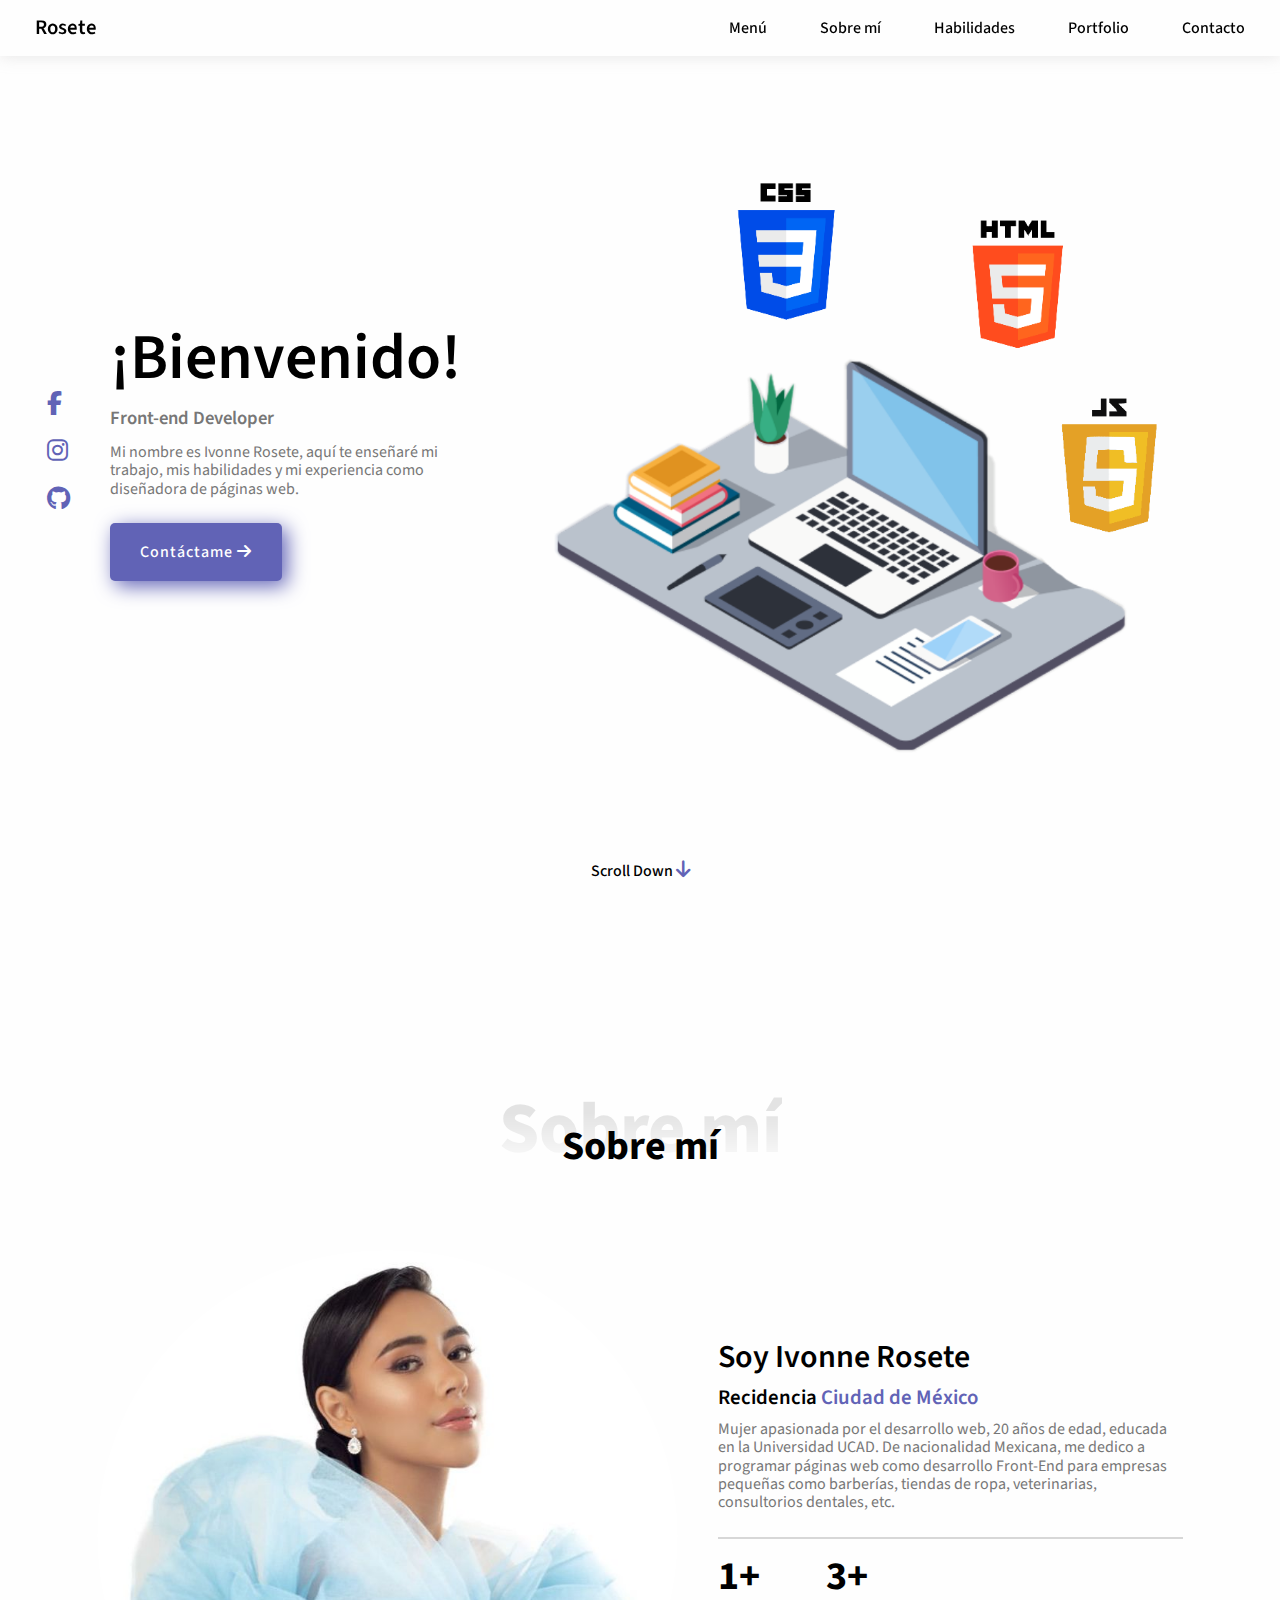
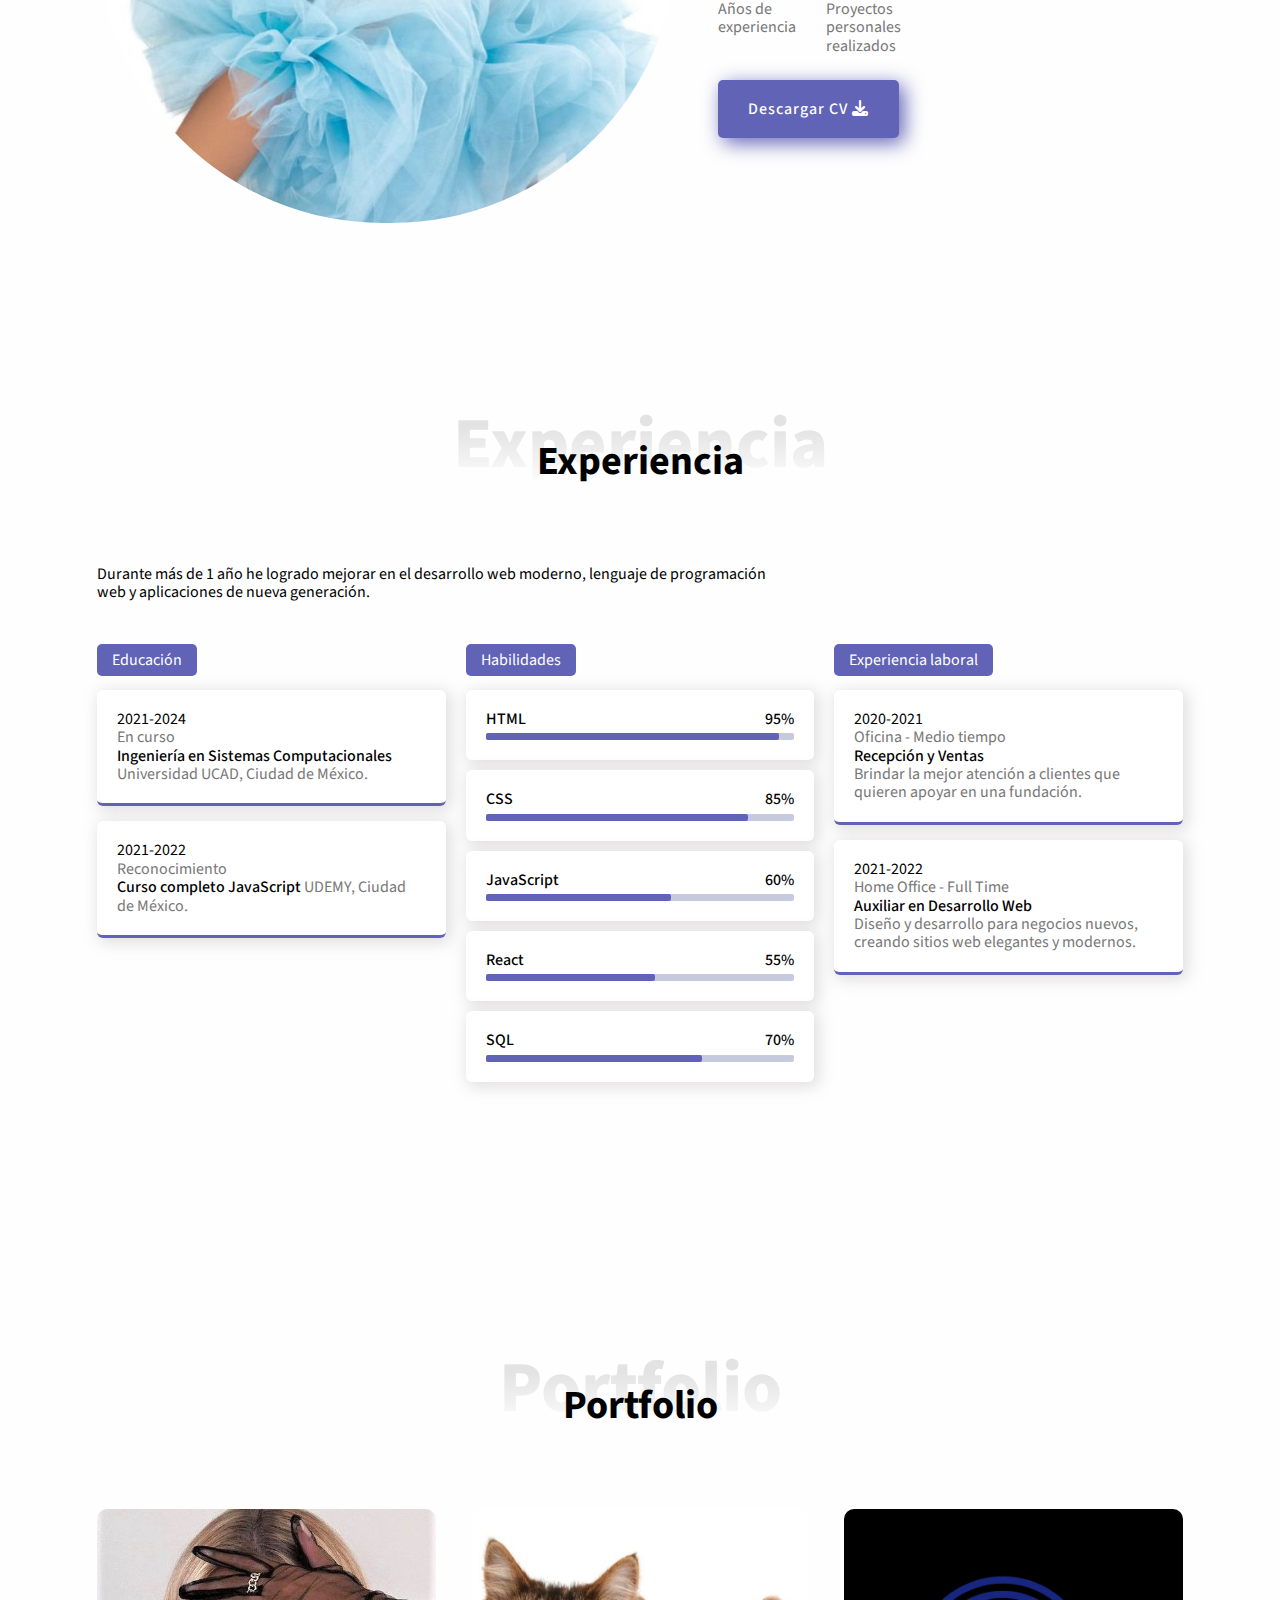
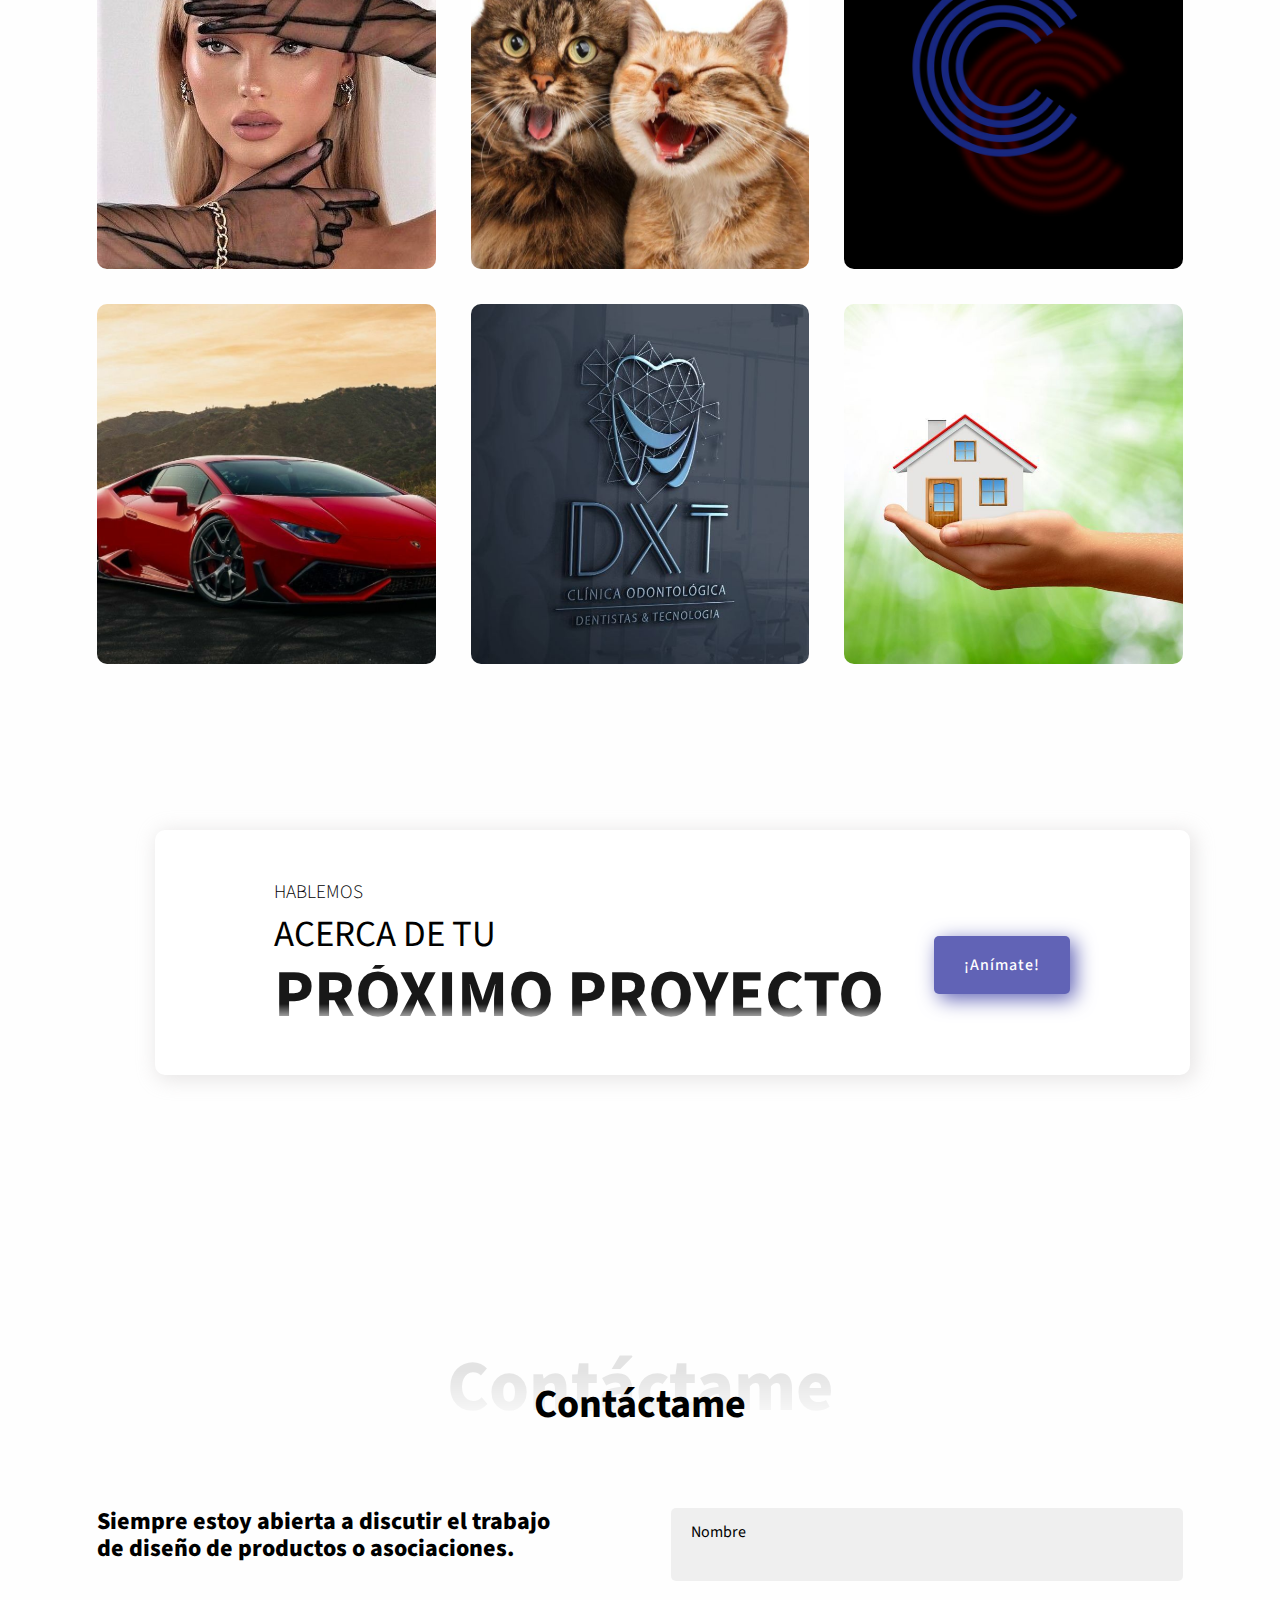
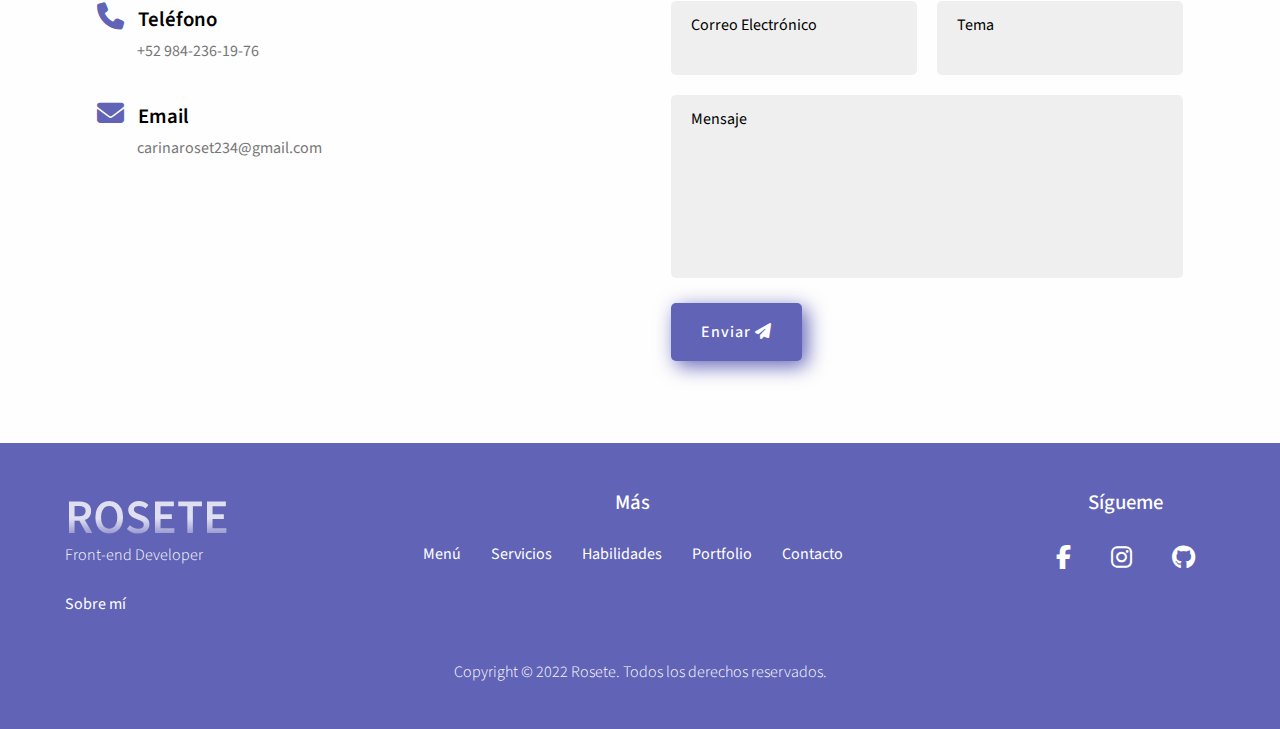
==== index.html @ 299cd7eb "Portafolio Ivonne" ====
<!DOCTYPE html>
<html lang="en">
<head>
    <meta charset="UTF-8">
    <meta http-equiv="X-UA-Compatible" content="IE=edge">
    <meta name="viewport" content="width=device-width, initial-scale=1.0">
    <title>Portfolio Rosete</title>
    <link href="style.css" type="text/css" rel="stylesheet">
    <link href="normalize.css" rel="stylesheet">
    <link rel="stylesheet" href="https://cdnjs.cloudflare.com/ajax/libs/font-awesome/6.1.1/css/all.min.css">

</head>
<body>
    <!-- ==HEADER== -->
    <header class="sticky">
        <div class="nav-bar">
            <a href="#menu" class="logo">Rosete</a>
            <div class="navigation">
                <div class="nav-items">
                    <a href="#menu">Menú</a>
                    <a href="#sobremi">Sobre mí</a>
                    <a href="#habilidades">Habilidades</a>
                    <a href="#portfolio">Portfolio</a>
                    <a href="#contacto">Contacto</a>
                </div>
            </div>
        </div>
    </header>
    <!-- ==HOME SECTION== -->
    <section class="home flex-center" id="menu">
        <div class="home-container">
            <div class="media-icons">
                <a href="https://www.facebook.com/ivonnesquehit.rosete"><i class="fab fa-facebook-f"></i></a>
                <a href="https://www.instagram.com/ivonnerosetea/?r=nametag"><i class="fab fa-instagram"></i></a>
                <a href="#"><i class="fab fa-github"></i></a>
         </div>
            <div class="info">
            <h2>¡Bienvenido!</h2>
            <h3>Front-end Developer</h3>
            <p>Mi nombre es Ivonne Rosete, aquí te enseñaré mi trabajo, mis habilidades y mi experiencia como diseñadora de páginas web.</p>
            <a href="#contacto" class="btn">Contáctame <i class="fas fa-arrow-right"></i></a>
         </div>
           <div class="menu-img">
                <img src="img/lap.png" alt="">
           </div>
        </div>
        <a href="#sobremi" class="scroll-down">Scroll Down <i class="fas fa-arrow-down"></i></a>
    </section>
    
    <!-- ==ABOUT SECTION== -->
    <section class="about section" id="sobremi">
        <div class="container flex-center">
            <h1 class="section-title-01">Sobre mí</h1>
            <h2 class="section-title-02">Sobre mí</h2>
            <div class="content flex-center">
                <div class="about-img">
                <img src="img/iv.jpeg" alt="">
        </div>
        <div class="about-info">
          <div class="description">
            <h3>Soy Ivonne Rosete</h3>
            <h4>Recidencia <span>Ciudad de México</span></h4>
            <p>Mujer apasionada por el desarrollo web, 20 años de edad, educada en la Universidad UCAD. 
            De nacionalidad Mexicana, me dedico a programar páginas web como desarrollo Front-End para empresas pequeñas 
            como barberías, tiendas de ropa, veterinarias, consultorios dentales, etc.</p>
        </div>
        <ul class="profesional-list">
            <li class="list-item">
                <h3>1+</h3>
                <span>Años de<br>experiencia</span>
            </li>
            <li class="list-item">
                <h3>3+</h3>
                <span>Proyectos<br>personales<br>realizados</span>
            </li>
        </ul>
        <a href="" class="btn">Descargar CV <i class="fas fa-download"></i></a>
      </div>
    </div>
   </div>
  </section>

  <!-- ==Skills section== -->
  <!-- Título -->
<section class="skills section" id="habilidades">
    <div class="container flex-center">
        <h1 class="section-title-01">Experiencia</h1>
        <h2 class="section-title-02">Experiencia</h2>
        <div class="content">
        <div class="skills-description">
            <p>Durante más de 1 año he logrado mejorar en el desarrollo web moderno, 
            lenguaje de programación web y aplicaciones de nueva generación.</p>
    </div>
    <!-- Educación -->
    <div class="skills-info education-all">
        <div class="education">
          <h4><label>Educación</label></h4>
            <ul class="edu-list">
              <li class="item">
                <span class="year">2021-2024</span>
                <p>En curso</p>
                <p><span>Ingeniería en Sistemas Computacionales</span> Universidad UCAD, Ciudad de México.</p>
              </li>
              <!-- <li class="item">
                <span class="year">2021-2022</span>
                <p>En curso</p>
                <p><span>Idioma Ingles</span> Oxford, Ciudad de México.</p>
              </li> -->
              <li class="item">
                <span class="year">2021-2022</span>
                <p>Reconocimiento</p>
                <p><span>Curso completo JavaScript</span> UDEMY, Ciudad de México.</p>
              </li>
            </ul>
        </div>
        
        <!-- Habilidades -->
        <div class="education">
          <h4><label>Habilidades</label></h4>
            <lu class="bars">
              <li class="bar">
                  <div class="info">
                    <span>HTML</span>
                    <span>95%</span>
                  </div>
                <div class="line html"></div>
              </li>
              <li class="bar">
                  <div class="info">
                    <span>CSS</span>
                    <span>85%</span>
                  </div>
                <div class="line css"></div>
              </li>
              <li class="bar">
                  <div class="info">
                    <span>JavaScript</span>
                    <span>60%</span>
                  </div>
                <div class="line javascript"></div>
              </li>
              <li class="bar">
                  <div class="info">
                    <span>React</span>
                    <span>55%</span>
                  </div>
                <div class="line react"></div>
              </li>
              <li class="bar">
                  <div class="info">
                    <span>SQL</span>
                    <span>70%</span>
                  </div>
                <div class="line sql"></div>
              </li>
           </lu>
        </div>
      <!-- Experiencia laboral -->
      <div class="skills-info education-all">
        <div class="education">
          <h4><label>Experiencia laboral</label></h4>
          <ul class="edu-list">
            <li class="item">             
              <span class="year">2020-2021</span>
              <p>Oficina - Medio tiempo</p>   
              <p><span>Recepción y Ventas</span></p>                  
              <p>Brindar la mejor atención a clientes que quieren apoyar en una fundación.</p>
            </li>
          </ul>
            <ul class="edu-list">
              <li class="item">
                <span class="year">2021-2022</span>
                <p>Home Office - Full Time</p>
                <p><span>Auxiliar en Desarrollo Web</span></p>             
                <p>Diseño y desarrollo para negocios nuevos, 
                  creando sitios web elegantes y modernos.</p>
              </li>
            </ul>
          </div>
        </div>
    </div>
  </div>
</section>

  <!-- ==Services section== -->

<!-- ==Portfolio section== -->
  <section class="portfolio section" id="portfolio">
    <div class="container flex-center">
      <h1 class="section-title-01">Portfolio</h1>
      <h2 class="section-title-02">Portfolio</h2>
        <div class="content">
        <div class="portfolio-list">
        <div class="img-card-container">
        <div class="img-card">
        <div class="overlay"></div>
        <div class="info">
          <h3>ROSETE</h3>
          <span>Moda a tu estilo</span>
        </div>
          <img src="img/moda.jpeg" alt="">
        </div>
        <div class="porfolio-model flex-center">
        <div class="portfolio-model-body">
          <i class="fas fa-times portfolio-close-btn"></i>
          <h3>Moda a tu estilo</h3>
          <img src="img/moda.jpeg" alt="">
          <p>Moda a tu estilo, es una página diseñada para poner a prueba mis habilidades en una tienda Online.</p>
        </div>
      </div>
    </div>

  <div class="img-card-container">
      <div class="img-card">
        <div class="overlay"></div>
          <div class="info">
            <h3>Veterinaria DT</h3>
            <span>La salud de tu familia es primero</span>
          </div>
            <img src="img/cats.jpeg" alt="">
          </div>
          <div class="porfolio-model flex-center">
          <div class="portfolio-model-body">
            <i class="fas fa-times portfolio-close-btn"></i>
            <h3>Veterinaria DT</h3>
            <img src="img/cats.jpeg" alt="">
            <p>Si cuidas a tu mascota, cuidas a tu familia. Esta página fue diseñada para dar servicio desde casa por cualquier urgencia que se presente.</p>
          </div>
        </div>
      </div>

  <div class="img-card-container">
      <div class="img-card">
        <div class="overlay"></div>
          <div class="info">
            <h3>CINEMITAS</h3>
            <span>Películas y Series</span>
          </div>
            <img src="img/cine.jpeg" alt="">
          </div>
          <div class="porfolio-model flex-center">
          <div class="portfolio-model-body">
            <i class="fas fa-times portfolio-close-btn"></i>
            <h3>CINEMITAS</h3>
            <img src="img/cine.jpeg" alt="">
            <p>Página web de entretenimiento para toda la familia.</p>
          </div>
        </div>
      </div>

  <div class="img-card-container">
      <div class="img-card">
        <div class="overlay"></div>
          <div class="info">
            <h3>Anon</h3>
            <span>Compra y Venta</span>
          </div>
            <img src="img/Anon.jpeg" alt="">
          </div>
          <div class="porfolio-model flex-center">
          <div class="portfolio-model-body">
            <i class="fas fa-times portfolio-close-btn"></i>
            <h3>Anon</h3>
            <img src="img/Anon.jpeg" alt="">
            <p>Soy fan de los carros, así que decidí poner a prueba mis habilidades con esta página.</p>
          </div>
        </div>
      </div>

  <div class="img-card-container">
      <div class="img-card">
        <div class="overlay"></div>
          <div class="info">
            <h3>DXT Clínica Odontológica</h3>
            <span>La mejor opción para tu salud bucal</span>
          </div>
            <img src="img/bucal.jpeg" alt="">
          </div>
          <div class="porfolio-model flex-center">
          <div class="portfolio-model-body">
            <i class="fas fa-times portfolio-close-btn"></i>
            <h3>DXT Clínica Odontológica</h3>
            <img src="img/bucal.jpeg" alt="">
            <p>Esta página la diseñe especialmente para un familiar.</p>
          </div>
        </div>
      </div>

  <div class="img-card-container">
      <div class="img-card">
        <div class="overlay"></div>
          <div class="info">
            <h3>Inmobiliaria CDMX</h3>
            <span>Tu comodidad esta en nuestras manos</span>
          </div>
            <img src="img/inm.jpeg" alt="">
          </div>
          <div class="porfolio-model flex-center">
          <div class="portfolio-model-body">
            <i class="fas fa-times portfolio-close-btn"></i>
            <h3>Inmobiliaria CDMX</h3>
            <img src="img/inm.jpeg" alt="">
            <p>Tu comodidad esta en nuestras manos, conócenos.</p>
          </div>
         </div>
        </div>
       </div>
      </div>
     </div>

  <!-- ==Get-in-touct== -->
  <div class="get-in-touch sub-section">
    <div class="container">
      <div class="content flex-center">
        <div class="contact-card flex-center">
          <div class="title">
            <h4>Hablemos</h4>
            <h3>acerca de tu</h3>
            <h2>próximo proyecto</h2>
          </div>
          <div class="contact-btn">
            <a href="" class="btn">¡Anímate!</a>
         </div>
        </div>      
       </div>
      </div>
     </div>

  <!-- ==Our Clients== -->
  </section>
  <!-- ==Contact section== -->
  <section class="contact section" id="contacto">
    <div class="container flex-center">
      <h1 class="section-title-01">Contáctame</h1>
      <h2 class="section-title-02">Contáctame</h2>
      <div class="content">
        <div class="contact-left">
          <h2>Siempre estoy abierta a discutir el trabajo<br>de diseño de productos o asociaciones.</h2>
          <ul class="contact-list">
            <li>
              <h3 class="item-title"><i class="fas fa-phone"></i> Teléfono</h3>
              <span>+52 984-236-19-76</span>
            </li>
            <li>
              <h3 class="item-title"><i class="fas fa-envelope"></i> Email</h3>
              <span><a href="mailto:carinaroset234@gmail.com"></a>carinaroset234@gmail.com</span>
            </li>
          </ul>
        </div>
        <div class="contact-right">
          <form action="" class="contact-form">
            <div class="first-row">
              <input type="text" placeholder="Nombre">
            </div>
            <div class="second-row">
              <input type="email" placeholder="Correo Electrónico">
              <input type="text" placeholder="Tema">
            </div>
            <div class="third-row">
              <textarea name="message" id="" rows="7" placeholder="Mensaje"></textarea>
            </div>
           <button class="btn" type="submit">Enviar <i class="fas fa-paper-plane"></i></button>
          </form>
        </div>
      </div>
    </div>
  </section>

  <!-- ==Footer== -->
  <footer>
    <div class="footer-container">
      <div class="about group">
        <h2>ROSETE</h2>
        <p>Front-end Developer</p>
        <a href="#sobremi">Sobre mí</a>
      </div>
      <div class="hr"></div>
      <div class="info group">
        <h3>Más</h3>
        <ul>
          <li><a href="#menu">Menú</a></li>
          <li><a href="#sobremi">Servicios</a></li>
          <li><a href="#habilidades">Habilidades</a></li>
          <li><a href="#portfolio">Portfolio</a></li>
          <li><a href="#contacto">Contacto</a></li>
        </ul>
      </div>
      <div class="hr"></div>
      <div class="follow group">
      <h3>Sígueme</h3>
      <ul> 
        <li><a href="https://www.facebook.com/ivonnesquehit.rosete"><i class="fab fa-facebook-f"></i></a></li>
        <li><a href="https://www.instagram.com/ivonnerosetea/?r=nametag"><i class="fab fa-instagram"></i></a></li>
        <li><a href="#"><i class="fab fa-github"></i></a></li>      
      </ul>
    </div>
    </div>
    <div class="footer-copyright group">
      <p>Copyright © 2022 Rosete. Todos los derechos reservados.</p>
    </div>
  </footer>

  <!-- ==External scripts== -->
  <script src="js/main.js"></script>

  </body>
</html>
---- style.css ----
@import url('https://fonts.googleapis.com/css2?family=Source+Sans+Pro:wght@300;400&display=swap');

/* Paleta de colores */
:root {
    /* Main theme colors */
    --first-color: #000;
    --second-color: #6163b6;
    --third-color: #777; 

    /* Hover colors */
    --hover-color: #614fd0;

    /* Background Colors */
    --body-bg-color: #fefefe;
    --card-bg-color: #fff;
    --modal-bg-color: #fff;
    --bg-transparent-color: rgb(0,0,0,0.1);
    --transparent-color-01: rgb(0,0,0,0.1);
    --transparent-color-02: rgb(106,89,209.01);
    --line-color: #d7d7d7;

    /* Color Filter */
    --color-filter: invert(1);

    /* Box Shadow */
    --box-shadow: 3px 3px 20px rgb(0 0 0 / 10%)

    /* Font Size */
    --small-font-size: 0.9em;
    --normal-font-size: 1rem;

    /* Scroll bar colors */
    --scroll-bar-color: #c5cadf;
    --scroll-thumb-color: #70768a;
    --scroll-thumb-hover-color: #454f6b;
}

/* Selectores */
* {
    margin: 0;
    padding: 0;
    box-sizing: border-box;
    font-family:  'Source Sans Pro', sans-serif;
}

html {
    scroll-behavior: smooth;
}

body {
    color: var(--first-color);
    background: var(--body-bg-color);
    margin: 2rem 0 0 0;
    transition: .5s ease;
}

a {
text-decoration: none;
}

li {
    list-style: none;
}

/* ==SCROLL TO TOP BUTTOM== */

/* ==LIGHT/DARK THEME BUTTOM== */

/* ==SCROLL BAR== */
::-webkit-scrollbar {
    width: 10px;
    background: var(--scroll-bar-color);
}

::-webkit-scrollbar-thumb {
    background: var(--scroll-bar-color);
    border-radius: 2em;
}

::-webkit-scrollbar-thumb:hover {
    background: var(--scroll-thumb-hover-color);
}

/* ==HEADER== */
/* Rosete */
header {
    z-index: 99999;
    width: 100%;
    position: fixed;
    top: 0;
    left: 0;
    backdrop-filter: blur(20px);
    transition: all 1s;
}

header.sticky {
    background: rgba(255, 255, 255, 0);
    box-shadow: 0px 0px 15px 0px rgba(190, 187, 187, 0.382);
}

.nav-bar {
    position: relative;
    height: calc(4rem + 1rem);
    max-width: 1250px;
    display: flex;
    justify-content: space-between;
    align-items: center;
    margin-left: auto;
    margin-right: auto;
    padding: 0 20px;
    transition: all 1s;
}

header.sticky .nav-bar {
    height: calc(2.5rem + 1rem);
}

.nav-bar .logo {
    color: var(--first-color);
    font-size: 1.3em;
    font-weight: 600;
}

.nav-items a {
    color: var(--first-color);
    font-size: var(--normal-font-size);
    font-weight: 500;
}

.nav-items a:not(:last-child) {
    margin-right: 50px;
}

.nav-items a:hover {
    color: var(--second-color);
}

/* ==HOME SECTION== */
/* Bienvenido */
.home {
    position: relative;
    max-width: 1250px;
    min-height: 100vh;
    margin-left: auto;
    margin-right: auto;
    padding: 4rem 2rem;
    flex-direction: column;
}

.home .home-container {
    display: flex;
    justify-content: space-between;
    align-items: center;
    width: 100%;
}

.home-container .media-icons {
    display: flex;
    flex-direction: column;
    margin-right: 40px;
}

.home-container .media-icons a {
    color: var(--second-color);
    font-size: 1.5em;
    margin: 10px 0;
}

.home-container .media-icons a:hover {
    color: var(--hover-color);
}

.home-container .info h2 {
    font-size: 4rem;
    font-weight: 600;
    line-height: 70px;
}

.home-container .info h3 {
    color: var(--third-color);
    font-feature-settings: 1.3em;
    font-weight: 600;
    line-height: 50px;
}

.home-container .info p {
    color: var(--third-color);
    font-size: var(--normal-font-size);
    max-width: 350px;
}

/* Contáctame */
.btn {
    background: var(--second-color);
    color: #fff;
    font-size: var(--normal-font-size);
    font-weight: 500;
    display: inline-block;
    margin-top: 25px;
    padding: 20px 30px;
    letter-spacing: 1px;
    border-radius: 5px;
    box-shadow: 5px 5px 20px 0px var(--second-color);
}

/* yo */
.btn:hover {
    background: var(--first-color);
    box-shadow: 5px 5px 20px 0px var(--first-color);
    transition: background .5s, box-shadow .5s;
}

/* Imagen */
.home-container .home-img {
    position: relative;
}

.home-container .home-img img {
    width: 90%;
    transform: translate(0, 0);
}

/* Scroll */
.home .scroll-down {
    color: var(--first-color);
    font-size: var(--normal-font-size);
    font-weight: 500;
    margin-top: 20px;
}

.home .scroll-down i {
    color: var(--second-color);
    font-size: 1.2em;
    animation: arrow-down ease 2s infinite;
}

@keyframes arrow-down { /* Es para que el icono de scroll tenga movimiento */
    0% {
        transform: translateY(0);
    }
    30% {
        transform: translateY(10px);
    }
}

/* ==COMMON STYLES FOR ALL SECTIONS== */
 .flex-center {
    display: flex;
    justify-content: center;
    align-items: center;
} 

.section {
    position: relative;
    width: 1150px;
    margin-left: auto;
    margin-right: auto;
    padding: 6rem 2rem 2rem;
}

.sub-section {
    position: relative;
    width: 1150px;
    margin-left: auto;
    margin-right: auto;
    padding: 6rem 0;
}

.section-title-01 {
    font-size: 4.5em;
    font-weight: 800;
    margin-bottom: 2rem;
    background: linear-gradient(to top, transparent 0%, var(--first-color) 70%);
    -webkit-background-clip: text;
    -webkit-text-fill-color: transparent;
    opacity: .1;
}

.section-title-02 {
    font-size: 2.5em;
    font-weight: 700;
    transform: translateY(-80px);
}

/* Línea morada */
/* .section-title-02:before {
    content: '';
    position: absolute;
    width: 43px;
    height: 5px;
    right: 0;
    bottom: 0;
    background: var(--second-color);
} */

.container {
    position: relative;
    flex-direction: column;
}

/* ==ABOUT SECTION== */
.about .container .content {
    column-gap: 40px;
    width: 100%;
}

/* Mi foto */
.about-img {
    position: relative;
}

.about-img img {
    max-width: 100%;
    min-width: 500px;
    border-radius: 300px;
}

/* Descripción */
.about-info .description {
max-width: 600px;
}

.about-info .description h3 {
    font-size: 2em;
    font-weight: 600;
    margin-bottom: 10px;
}

.about-info .description h4 {
    font-size: 1.3em;
    font-weight: 600;
    margin-bottom: 10px;
}

.about-info .description h4 span {
    color: var(--second-color);
}

.about-info .description p {
    color: var(--third-color);
    font-size: var(--normal-font-size);
    margin-bottom: 15px;
    padding-bottom: 25px;
    border-bottom: 2px solid var(--line-color);
}

.about-info .profesional-list {
    display: flex;
    column-gap: 30px;
}

.about-info .profesional-list .list-item h3 {
    font-size: 2.5em;
    font-weight: 700;
}

.about-info .profesional-list .list-item span {
    color: var(--third-color);
    font-size: var(--small-font-size);
}

/* ==SKILLS SECTION== */
.skills .container .content {
    width: 100%;
}
.skills-description {
    max-width: 700px;
    margin-bottom: 50px;
}

.skills-description h3 {
    font-size: 2em;
    margin-bottom: 5px
}

.skills-info {
    max-width: 100%;
    display: grid;
    grid-template-columns: repeat(auto-fill, minmax(300px, 1fr));
    gap: 20px;
    margin: 0 auto;
}

.skills-info h4 {
    margin-bottom: 20px;
}

.skills-info h4 label {
    background: var(--second-color);
    color: #fff;
    font-size: var(--normal-font-size);
    font-weight: 400;
    padding: 5px 15px;
    border-radius: 5px;
}

/* Educación */
.education-all {
    margin-bottom: 80px;
}

.edu-list .item {
    background: var(--card-bg-color);
    box-shadow: 3px 3px 15px 2px rgba(185, 181, 181, 0.42);
    border-bottom: 3px solid var(--second-color);
    padding: 20px;
    margin-top: 15px;
    border-radius: 6px;
    transition: .3s ease;
}

.edu-list .item .year {
    font-size: var(--small-font-size);
    margin-bottom: 5px;
}

.edu-list .item p {
    color: var(--third-color);
    font-size: var(--small-font-size);
}

.edu-list .item p span {
    color: var(--first-color);
    font-size: var(--normal-font-size);
    font-weight: 500;
}

/* Habilidades */
.bar {
    background: var(--card-bg-color);
    box-shadow: 3px 3px 15px 2px rgba(185, 181, 181, 0.42);
    margin-bottom: 10px;
    padding: 20px;
    border-radius: 6px;
    transition: .3s ease;
}

.bar .info {
    display: flex;
    justify-content: space-between;
    align-items: center;
    margin-bottom: 5px;
    font-size: var(--small-font-size);
}

.bar .info span {
    font-weight: 500;
}

.bar .line {
    position: relative;
    width: 100%;
    height: 7px;
    background: #c5cadf;
    border-radius: 2px;
}

.bar .line:before {
    content: '';
    position: absolute;
    height: 100%;
    top: 0;
    left: 0;
    background: var(--second-color);
    border-radius: 2px;
}

.bar .html:before {
    width: 95%;
}

.bar .css:before {
    width: 85%;
}

.bar .javascript:before {
    width: 60%;
}

.bar .react:before {
    width: 55%;
}

.bar .sql:before {
    width: 70%;
}

/* ==Services section== */
/* ==Portfolio section== */
.portfolio .container .content {
    width: 100%;
}

.portfolio-list {
    display: grid;
    grid-template-columns: repeat(auto-fill, minmax(300px, 1fr));
    max-width: 100%;
    gap: 35px;
    margin: 0 auto;
}

.portfolio-list .img-card {
    position: relative;
    max-width: 100%;
    height: 360px;
    border-radius: 10px;
    box-shadow: var(--box-shadow);
    overflow: hidden;
    cursor: pointer;
}

.portfolio-list .img-card .overlay {
    transition: 1s ease;
}

.portfolio-list .img-card:hover .overlay {
    z-index: 777;
    position: absolute;
    width: 100%;
    height: 100%;
    background: #00000060;
}

.portfolio-list .img-card .info {
    z-index: 777;
    position: absolute;
    bottom: 0;
    left: 0;
    margin: 20px;
    color: #fff;
    transform: translateY(20px);
    opacity: 0;
    transition: 1s ease;
}

.portfolio-list .img-card:hover .info {
    transform: translateY(0);
    opacity: 1;
}

.portfolio-list .img-card .info h3 {
    font-size: 1.5em;
}

.portfolio-list .img-card .info span {
    font-size: 1.2em;
}

.portfolio-list .img-card img {
    width: 100%;
    height: 100%;
    object-fit: cover;
}

.porfolio-model {
    z-index: 999999;
    position: fixed;
    width: 100%;
    height: 100vh;
    top: 0;
    left: 0;
    background: var(--transparent-color-01);
    backdrop-filter: blur(20px);
    visibility: hidden;
    opacity: 0;
    transition: .3s ease;
}

.porfolio-model.active {
    visibility: visible;
    opacity: 1;
}

.portfolio-model-body {
    position: relative;
    background: var(--modal-bg-color);
    max-width: 600px;
    margin: 20px;
    padding: 40px;
    border-radius: 10px;
    box-shadow: var(--box-shadow);
    transform: translateY(-50px);
    transition: .5s ease;
}

.porfolio-model.active .portfolio-model-body {
    transform: translateY(0);
}

.portfolio-close-btn {
    position: absolute;
    top: 0;
    right: 0;
    margin: 20px;
    cursor: pointer;
}

.portfolio-model-body h3 {
    font-size: 1.5em;
}

.portfolio-model-body img {
    width: 100%;
    margin: 20px 0;
    border-radius: 10px;
}

/* ==Get-in-touch== */
.get-in-touch {
    margin-top: 70px;
}

.get-in-touch .container .content {
    width: 100%;
}

.get-in-touch .contact-card {
    position: relative;
    width: 90%;
    background: var(--card-bg-color);
    box-shadow: 3px 3px 20px 2px rgba(185, 181, 181, 0.335);
    padding: 50px;
    border-radius: 10px;
    column-gap: 50px;
}

.contact-card .title {
    text-transform: uppercase;
    line-height: 60px;
}

.contact-card .title h4 {
    font-size: 1.2em;
    font-weight: 300;
    line-height: 25px;
}

.contact-card .title h3 {
    font-size: 2.3em;
    font-weight: 400;
}

.contact-card .title h2 {
    font-size: 4.2em;
    font-weight: 700;
    background: linear-gradient(to top, transparent 0%, var(--first-color) 35%);
    -webkit-background-clip: text;
    -webkit-text-fill-color: transparent;
    opacity: .9;
}

/* ==Our Clients== */

/* ==Contact section== */
.contact .container .content {
    display: flex;
    justify-content: space-between;
    width: 100%;
}

.contact-left h2 {
    font-size: 1.5em;
    font-weight: 800;
    margin-bottom: 40px;
}

.contact-list li {
    margin-bottom: 40px;
}

.contact-list li h3 {
    font-size: 1.3em;
    font-weight: 600;
    margin-bottom: 10px;
}

.contact-list li h3 i {
    color: var(--second-color); 
    font-size: 1.3em;
    margin-right: 10px;
}

.contact-list li span {
    color: var(--third-color);
    margin-left: 40px;
}

.contact-list li span a {
    color: var(--third-color); 
}

.contact-right p {
    color: var(--third-color); 
    font-size: 1.6em;
    margin-bottom: 30px;
}

.contact-right p span {
    color: var(--first-color); 
    font-weight: 700;
}

.contact-form input, .contact-form textarea {
    border: none;
    color: var(--first-color); 
    background: #dedddd72;
    font-size: var(--normal-font-size);
    margin-bottom: 20px;
    padding: 15px 40px 40px 20px;
    border-radius: 5px; 
}

.contact-form textarea {
    width: 100%;
    resize: none;
}

::placeholder {
    color: var(--first-color);
}

.contact-form .first-row input {
    width: 100%;
}

.contact-form .second-row {
    display: flex;
    justify-content: space-between;
}

.contact-form .second-row input {
    width: 48%;
}

.contact-form .btn {
    border: none;
    margin-top: 0;
    border-radius: 5px;
    cursor: pointer;
}


/* ==Footer== */
footer {
    display: flex;
    justify-content: center;
    align-items: center;
    flex-direction: column;
    background: var(--second-color);
    width: 100%;
    margin-top: 50px;
    padding: 3rem 2rem;
    color: #fff;
}

footer a {
    color: #fff;
}

.footer-container {
    display: flex;
    justify-content: space-between;
    width: 100%;
    max-width: 1150px;
}

.footer-container .about h2 {
    font-size: 3em;
    font-weight: 600;
    background: linear-gradient(to top, transparent 0%, #fff 50%);
    -webkit-background-clip: text;
    -webkit-text-fill-color: transparent;
    opacity: .8;
}

.footer-container .about p {
    font-size: var(--normal-font-size);
    font-weight: 300;
    margin-bottom: 30px;
}

.footer-container .info,
.footer-container .follow {
    display: flex;
    align-items: center;
    flex-direction: column;
}

.footer-container .info h3,
.footer-container .follow h3 {
    font-size: 1.3em;
    font-weight: 500;
    margin-bottom: 30px;
}

.footer-container .info ul,
.footer-container .follow ul {
    display: flex;
}

.footer-container .info a {
    margin: 15px;
}

.footer-container .follow a {
    font-size: 1.5em;
    margin: 20px;
}

.footer-copyright p {
    font-size: var(--normal-font-size);
    font-weight: 300;
    margin-top: 50px;
}

/* ==Media query max-width 1070px== */
@media screen and (max-width: 1070px){

}
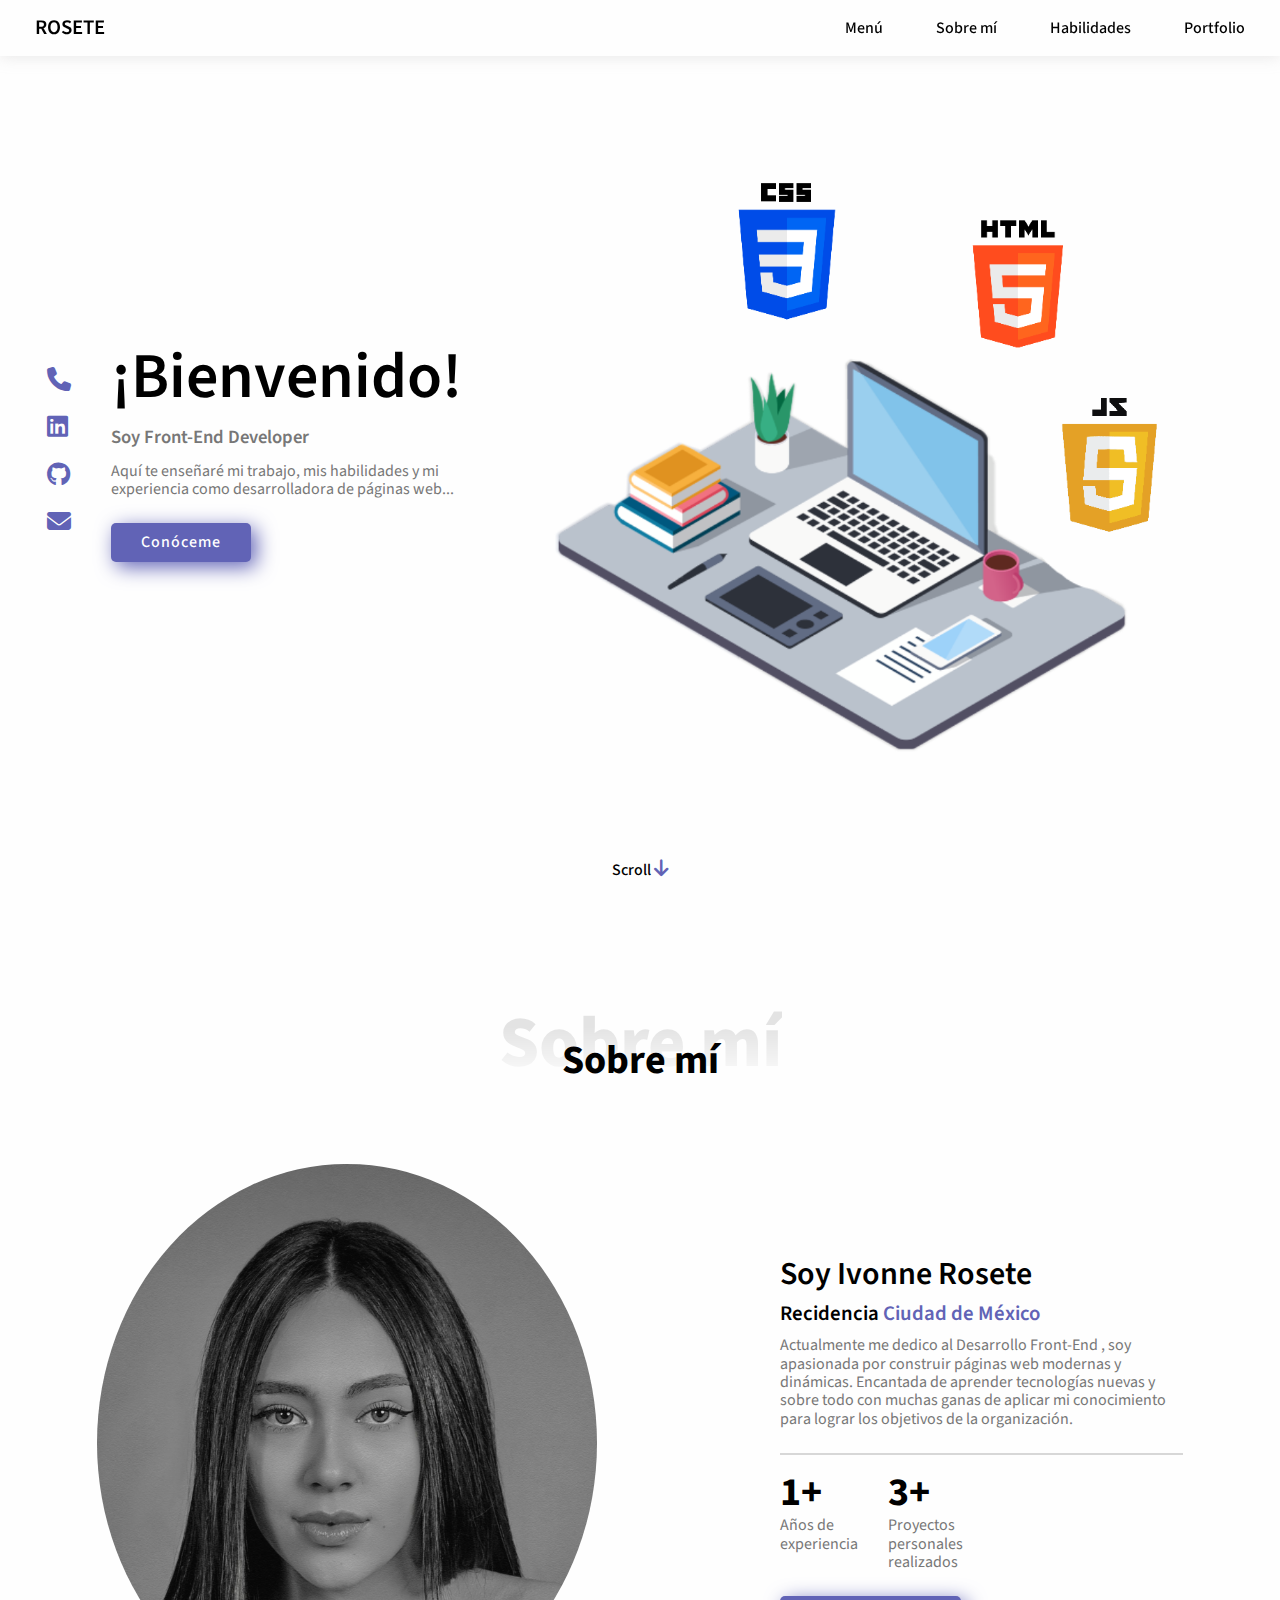
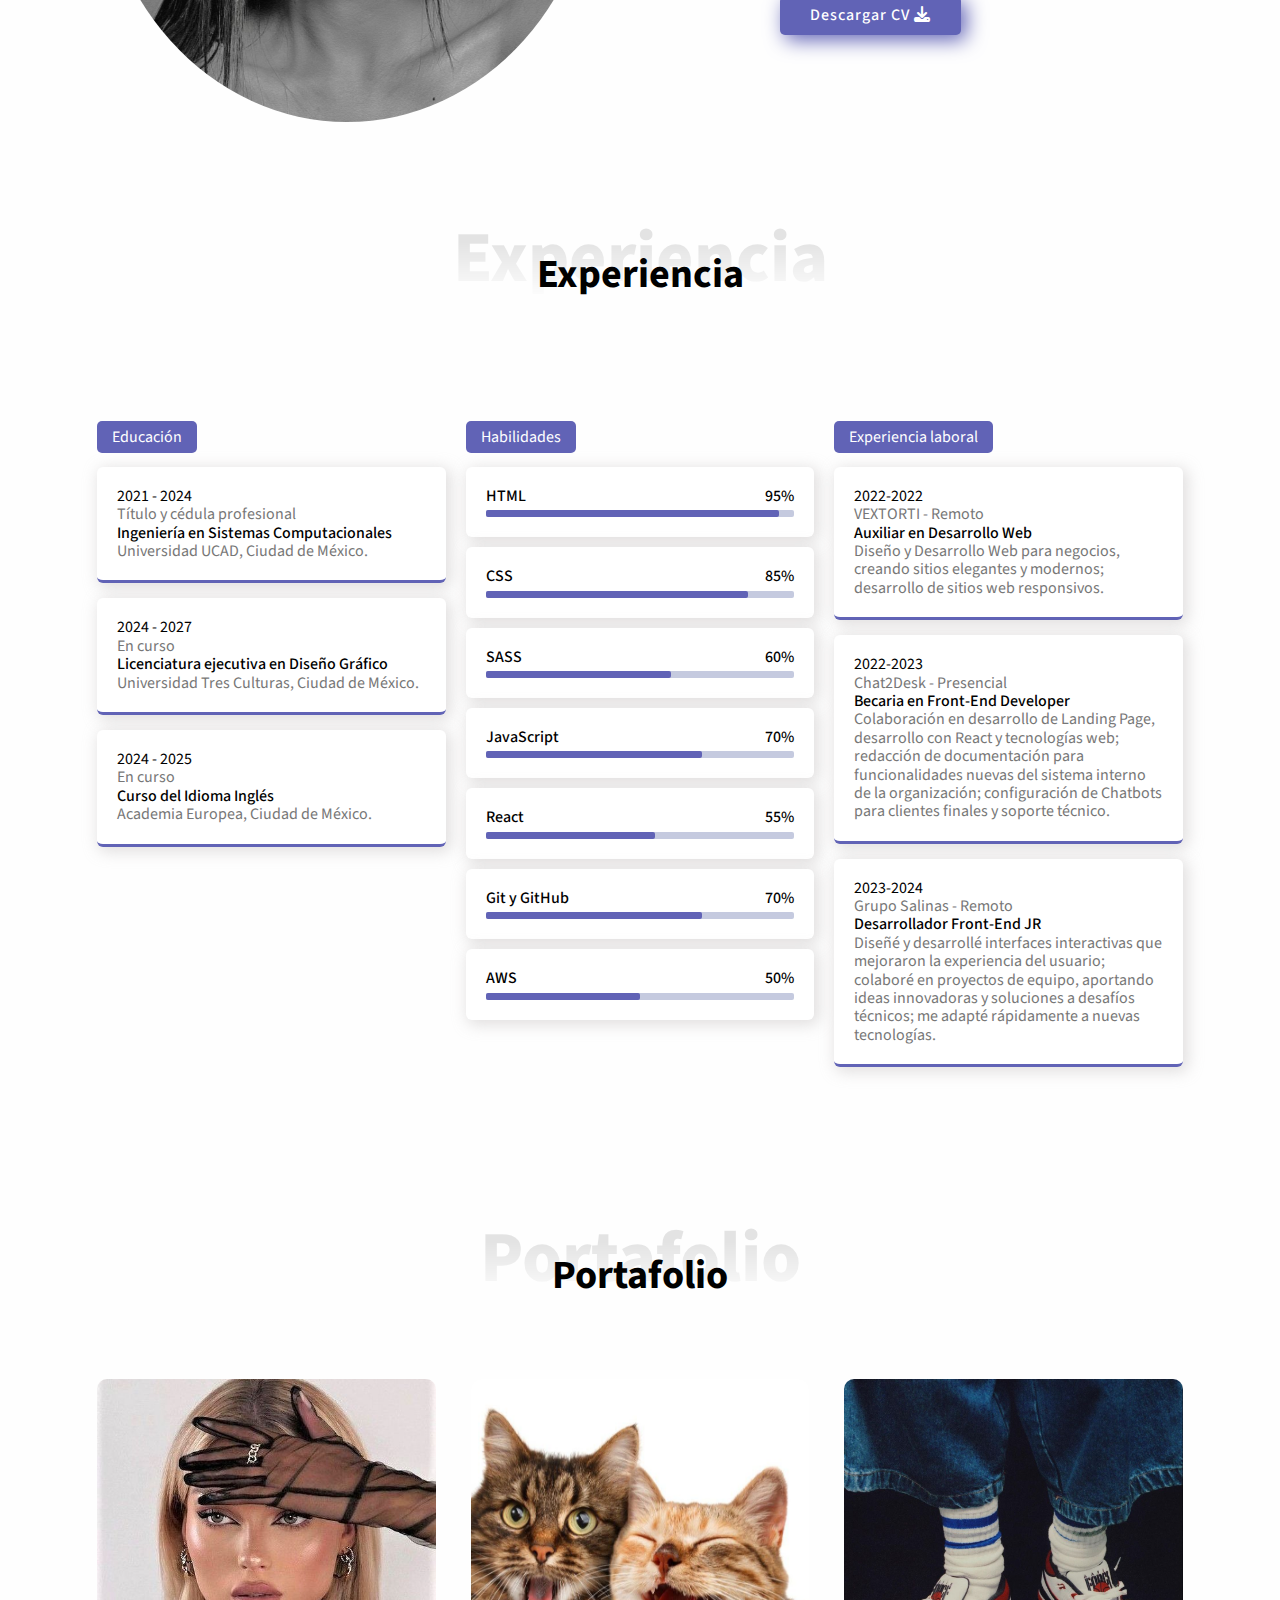
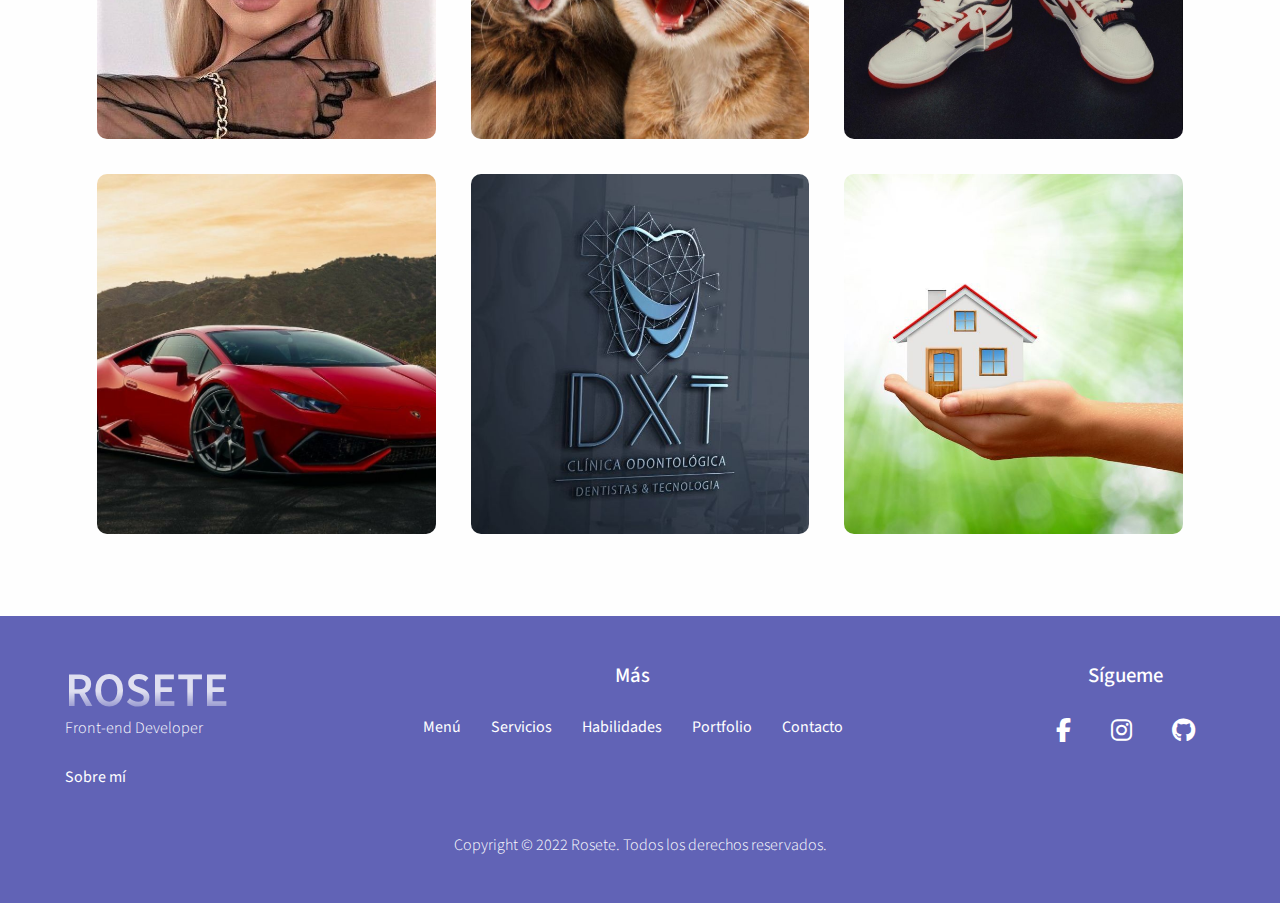
==== commit b52c7850: "CV actualizado" ====
--- a/index.html
+++ b/index.html
@@ -14,14 +14,13 @@
     <!-- ==HEADER== -->
     <header class="sticky">
         <div class="nav-bar">
-            <a href="#menu" class="logo">Rosete</a>
+            <a href="#menu" class="logo">ROSETE</a>
             <div class="navigation">
                 <div class="nav-items">
                     <a href="#menu">Menú</a>
                     <a href="#sobremi">Sobre mí</a>
                     <a href="#habilidades">Habilidades</a>
                     <a href="#portfolio">Portfolio</a>
-                    <a href="#contacto">Contacto</a>
                 </div>
             </div>
         </div>
@@ -30,21 +29,22 @@
     <section class="home flex-center" id="menu">
         <div class="home-container">
             <div class="media-icons">
-                <a href="https://www.facebook.com/ivonnesquehit.rosete"><i class="fab fa-facebook-f"></i></a>
-                <a href="https://www.instagram.com/ivonnerosetea/?r=nametag"><i class="fab fa-instagram"></i></a>
-                <a href="#"><i class="fab fa-github"></i></a>
+                <a href=""><i class="fas fa-phone"></i></a>
+                <a href="https://www.linkedin.com/in/ivonnerosetea/"><i class="fab fa-linkedin"></i></a>
+                <a href="https://github.com/ivonnerosetea"><i class="fab fa-github"></i></a>
+                <a href="mailto:irosetealcan@gmail.com?subject=Asunto%20del%20Correo&body=Este%20es%20el%20cuerpo%20del%20mensaje"><i class="fas fa-envelope"></i></a>
          </div>
             <div class="info">
             <h2>¡Bienvenido!</h2>
-            <h3>Front-end Developer</h3>
-            <p>Mi nombre es Ivonne Rosete, aquí te enseñaré mi trabajo, mis habilidades y mi experiencia como diseñadora de páginas web.</p>
-            <a href="#contacto" class="btn">Contáctame <i class="fas fa-arrow-right"></i></a>
+            <h3>Soy Front-End Developer</h3>
+            <p>Aquí te enseñaré mi trabajo, mis habilidades y mi experiencia como desarrolladora de páginas web...</p>
+            <a href="#sobremi" class="btn">Conóceme</a>
          </div>
            <div class="menu-img">
                 <img src="img/lap.png" alt="">
            </div>
         </div>
-        <a href="#sobremi" class="scroll-down">Scroll Down <i class="fas fa-arrow-down"></i></a>
+        <a href="#sobremi" class="scroll-down">Scroll <i class="fas fa-arrow-down"></i></a>
     </section>
     
     <!-- ==ABOUT SECTION== -->
@@ -54,15 +54,15 @@
             <h2 class="section-title-02">Sobre mí</h2>
             <div class="content flex-center">
                 <div class="about-img">
-                <img src="img/iv.jpeg" alt="">
+                <img src="perfile.jpeg" alt="">
         </div>
         <div class="about-info">
           <div class="description">
             <h3>Soy Ivonne Rosete</h3>
             <h4>Recidencia <span>Ciudad de México</span></h4>
-            <p>Mujer apasionada por el desarrollo web, 20 años de edad, educada en la Universidad UCAD. 
-            De nacionalidad Mexicana, me dedico a programar páginas web como desarrollo Front-End para empresas pequeñas 
-            como barberías, tiendas de ropa, veterinarias, consultorios dentales, etc.</p>
+            <p>Actualmente me dedico al Desarrollo Front-End , soy apasionada por construir páginas web
+              modernas y dinámicas. Encantada de aprender tecnologías nuevas y sobre todo con muchas
+              ganas de aplicar mi conocimiento para lograr los objetivos de la organización.</p>
         </div>
         <ul class="profesional-list">
             <li class="list-item">
@@ -74,22 +74,20 @@
                 <span>Proyectos<br>personales<br>realizados</span>
             </li>
         </ul>
-        <a href="" class="btn">Descargar CV <i class="fas fa-download"></i></a>
+        <a href="IvonneCV.pdf" download="IvonneCV.pdf" class="btn">Descargar CV <i class="fas fa-download"></i></a>
       </div>
     </div>
    </div>
   </section>
 
-  <!-- ==Skills section== -->
-  <!-- Título -->
+  <!-- EXPERIENCIA -->
 <section class="skills section" id="habilidades">
     <div class="container flex-center">
         <h1 class="section-title-01">Experiencia</h1>
         <h2 class="section-title-02">Experiencia</h2>
         <div class="content">
         <div class="skills-description">
-            <p>Durante más de 1 año he logrado mejorar en el desarrollo web moderno, 
-            lenguaje de programación web y aplicaciones de nueva generación.</p>
+
     </div>
     <!-- Educación -->
     <div class="skills-info education-all">
@@ -97,8 +95,8 @@
           <h4><label>Educación</label></h4>
             <ul class="edu-list">
               <li class="item">
-                <span class="year">2021-2024</span>
-                <p>En curso</p>
+                <span class="year">2021 - 2024</span>
+                <p>Título y cédula profesional</p>
                 <p><span>Ingeniería en Sistemas Computacionales</span> Universidad UCAD, Ciudad de México.</p>
               </li>
               <!-- <li class="item">
@@ -107,10 +105,15 @@
                 <p><span>Idioma Ingles</span> Oxford, Ciudad de México.</p>
               </li> -->
               <li class="item">
-                <span class="year">2021-2022</span>
-                <p>Reconocimiento</p>
-                <p><span>Curso completo JavaScript</span> UDEMY, Ciudad de México.</p>
-              </li>
+                <span class="year">2024 - 2027</span>
+                <p>En curso</p>
+                <p><span>Licenciatura ejecutiva en Diseño Gráfico</span> Universidad Tres Culturas, Ciudad de México.</p>
+              </li>
+                <li class="item">
+                <span class="year">2024 - 2025</span>
+                <p>En curso</p>
+                <p><span>Curso del Idioma Inglés</span><br>Academia Europea, Ciudad de México.</p>
+              </li> 
             </ul>
         </div>
         
@@ -133,9 +136,16 @@
                 <div class="line css"></div>
               </li>
               <li class="bar">
+                <div class="info">
+                  <span>SASS</span>
+                  <span>60%</span>
+                </div>
+              <div class="line sass"></div>
+            </li>
+              <li class="bar">
                   <div class="info">
                     <span>JavaScript</span>
-                    <span>60%</span>
+                    <span>70%</span>
                   </div>
                 <div class="line javascript"></div>
               </li>
@@ -148,32 +158,51 @@
               </li>
               <li class="bar">
                   <div class="info">
-                    <span>SQL</span>
+                    <span>Git y GitHub</span>
                     <span>70%</span>
                   </div>
                 <div class="line sql"></div>
               </li>
+              <li class="bar">
+                <div class="info">
+                  <span>AWS</span>
+                  <span>50%</span>
+                </div>
+              <div class="line aws"></div>
+            </li>
            </lu>
         </div>
+
       <!-- Experiencia laboral -->
       <div class="skills-info education-all">
         <div class="education">
           <h4><label>Experiencia laboral</label></h4>
           <ul class="edu-list">
             <li class="item">             
-              <span class="year">2020-2021</span>
-              <p>Oficina - Medio tiempo</p>   
-              <p><span>Recepción y Ventas</span></p>                  
-              <p>Brindar la mejor atención a clientes que quieren apoyar en una fundación.</p>
+              <span class="year">2022-2022</span>
+              <p>VEXTORTI - Remoto</p>   
+              <p><span>Auxiliar en Desarrollo Web</span></p>                  
+              <p>Diseño y Desarrollo Web para negocios, creando sitios elegantes y modernos; desarrollo de sitios web responsivos.</p>
             </li>
           </ul>
             <ul class="edu-list">
               <li class="item">
-                <span class="year">2021-2022</span>
-                <p>Home Office - Full Time</p>
-                <p><span>Auxiliar en Desarrollo Web</span></p>             
-                <p>Diseño y desarrollo para negocios nuevos, 
-                  creando sitios web elegantes y modernos.</p>
+                <span class="year">2022-2023</span>
+                <p>Chat2Desk - Presencial</p>
+                <p><span>Becaria en Front-End Developer</span></p>             
+                <p>Colaboración en desarrollo de Landing Page, desarrollo con React y tecnologías web;
+                  redacción de documentación para funcionalidades nuevas del sistema interno de la
+                  organización; configuración de Chatbots para clientes finales y soporte técnico.</p>
+              </li>
+            </ul>
+            <ul class="edu-list">
+              <li class="item">
+                <span class="year">2023-2024</span>
+                <p>Grupo Salinas - Remoto</p>
+                <p><span>Desarrollador Front-End JR</span></p>             
+                <p>Diseñé y desarrollé interfaces interactivas que mejoraron la experiencia del usuario; colaboré
+                  en proyectos de equipo, aportando ideas innovadoras y soluciones a desafíos técnicos; me
+                  adapté rápidamente a nuevas tecnologías.</p>
               </li>
             </ul>
           </div>
@@ -187,8 +216,8 @@
 <!-- ==Portfolio section== -->
   <section class="portfolio section" id="portfolio">
     <div class="container flex-center">
-      <h1 class="section-title-01">Portfolio</h1>
-      <h2 class="section-title-02">Portfolio</h2>
+      <h1 class="section-title-01">Portafolio</h1>
+      <h2 class="section-title-02">Portafolio</h2>
         <div class="content">
         <div class="portfolio-list">
         <div class="img-card-container">
@@ -205,7 +234,8 @@
           <i class="fas fa-times portfolio-close-btn"></i>
           <h3>Moda a tu estilo</h3>
           <img src="img/moda.jpeg" alt="">
-          <p>Moda a tu estilo, es una página diseñada para poner a prueba mis habilidades en una tienda Online.</p>
+          <p>Moda a tu estilo, es una página diseñada para poner a prueba mis habilidades en una tienda Online. Te invito a darle un vistazo, clona el repositorio.</p>
+          <button>Click</button>
         </div>
       </div>
     </div>
@@ -233,16 +263,16 @@
       <div class="img-card">
         <div class="overlay"></div>
           <div class="info">
-            <h3>CINEMITAS</h3>
-            <span>Películas y Series</span>
-          </div>
-            <img src="img/cine.jpeg" alt="">
-          </div>
-          <div class="porfolio-model flex-center">
-          <div class="portfolio-model-body">
-            <i class="fas fa-times portfolio-close-btn"></i>
-            <h3>CINEMITAS</h3>
-            <img src="img/cine.jpeg" alt="">
+            <h3>NIKE</h3>
+            <span>Tu calzado dice mucho de ti</span>
+          </div>
+            <img src="img/nike.jpeg" alt="">
+          </div>
+          <div class="porfolio-model flex-center">
+          <div class="portfolio-model-body">
+            <i class="fas fa-times portfolio-close-btn"></i>
+            <h3>NIKE</h3>
+            <img src="img/billie.jpeg" alt="">
             <p>Página web de entretenimiento para toda la familia.</p>
           </div>
         </div>
@@ -307,64 +337,8 @@
        </div>
       </div>
      </div>
-
-  <!-- ==Get-in-touct== -->
-  <div class="get-in-touch sub-section">
-    <div class="container">
-      <div class="content flex-center">
-        <div class="contact-card flex-center">
-          <div class="title">
-            <h4>Hablemos</h4>
-            <h3>acerca de tu</h3>
-            <h2>próximo proyecto</h2>
-          </div>
-          <div class="contact-btn">
-            <a href="" class="btn">¡Anímate!</a>
-         </div>
-        </div>      
-       </div>
-      </div>
-     </div>
-
-  <!-- ==Our Clients== -->
   </section>
-  <!-- ==Contact section== -->
-  <section class="contact section" id="contacto">
-    <div class="container flex-center">
-      <h1 class="section-title-01">Contáctame</h1>
-      <h2 class="section-title-02">Contáctame</h2>
-      <div class="content">
-        <div class="contact-left">
-          <h2>Siempre estoy abierta a discutir el trabajo<br>de diseño de productos o asociaciones.</h2>
-          <ul class="contact-list">
-            <li>
-              <h3 class="item-title"><i class="fas fa-phone"></i> Teléfono</h3>
-              <span>+52 984-236-19-76</span>
-            </li>
-            <li>
-              <h3 class="item-title"><i class="fas fa-envelope"></i> Email</h3>
-              <span><a href="mailto:carinaroset234@gmail.com"></a>carinaroset234@gmail.com</span>
-            </li>
-          </ul>
-        </div>
-        <div class="contact-right">
-          <form action="" class="contact-form">
-            <div class="first-row">
-              <input type="text" placeholder="Nombre">
-            </div>
-            <div class="second-row">
-              <input type="email" placeholder="Correo Electrónico">
-              <input type="text" placeholder="Tema">
-            </div>
-            <div class="third-row">
-              <textarea name="message" id="" rows="7" placeholder="Mensaje"></textarea>
-            </div>
-           <button class="btn" type="submit">Enviar <i class="fas fa-paper-plane"></i></button>
-          </form>
-        </div>
-      </div>
-    </div>
-  </section>
+ 
 
   <!-- ==Footer== -->
   <footer>
--- a/style.css
+++ b/style.css
@@ -189,7 +189,7 @@
     max-width: 350px;
 }
 
-/* Contáctame */
+/* Conóceme */
 .btn {
     background: var(--second-color);
     color: #fff;
@@ -197,7 +197,7 @@
     font-weight: 500;
     display: inline-block;
     margin-top: 25px;
-    padding: 20px 30px;
+    padding: 10px 30px;
     letter-spacing: 1px;
     border-radius: 5px;
     box-shadow: 5px 5px 20px 0px var(--second-color);
@@ -296,9 +296,10 @@
 .container {
     position: relative;
     flex-direction: column;
-}
-
-/* ==ABOUT SECTION== */
+    margin-top: -85px;
+}
+
+/* SOBRE MI */
 .about .container .content {
     column-gap: 40px;
     width: 100%;
@@ -310,14 +311,14 @@
 }
 
 .about-img img {
-    max-width: 100%;
+    max-width: 70%;
     min-width: 500px;
-    border-radius: 300px;
+    border-radius: 100%;
 }
 
 /* Descripción */
 .about-info .description {
-max-width: 600px;
+max-width: 900px;
 }
 
 .about-info .description h3 {
@@ -359,9 +360,10 @@
     font-size: var(--small-font-size);
 }
 
-/* ==SKILLS SECTION== */
+/* EXPERIENCIA */
 .skills .container .content {
     width: 100%;
+    margin-bottom: -100px;
 }
 .skills-description {
     max-width: 700px;
@@ -473,8 +475,12 @@
     width: 85%;
 }
 
+.bar .sass:before {
+    width: 60%;
+}
+
 .bar .javascript:before {
-    width: 60%;
+    width: 70%;
 }
 
 .bar .react:before {
@@ -485,8 +491,13 @@
     width: 70%;
 }
 
+.bar .aws:before {
+    width: 50%;
+}
+
 /* ==Services section== */
 /* ==Portfolio section== */
+
 .portfolio .container .content {
     width: 100%;
 }
@@ -571,10 +582,11 @@
     opacity: 1;
 }
 
+/* Contenido del model  */
 .portfolio-model-body {
     position: relative;
     background: var(--modal-bg-color);
-    max-width: 600px;
+    max-width: 400px;
     margin: 20px;
     padding: 40px;
     border-radius: 10px;
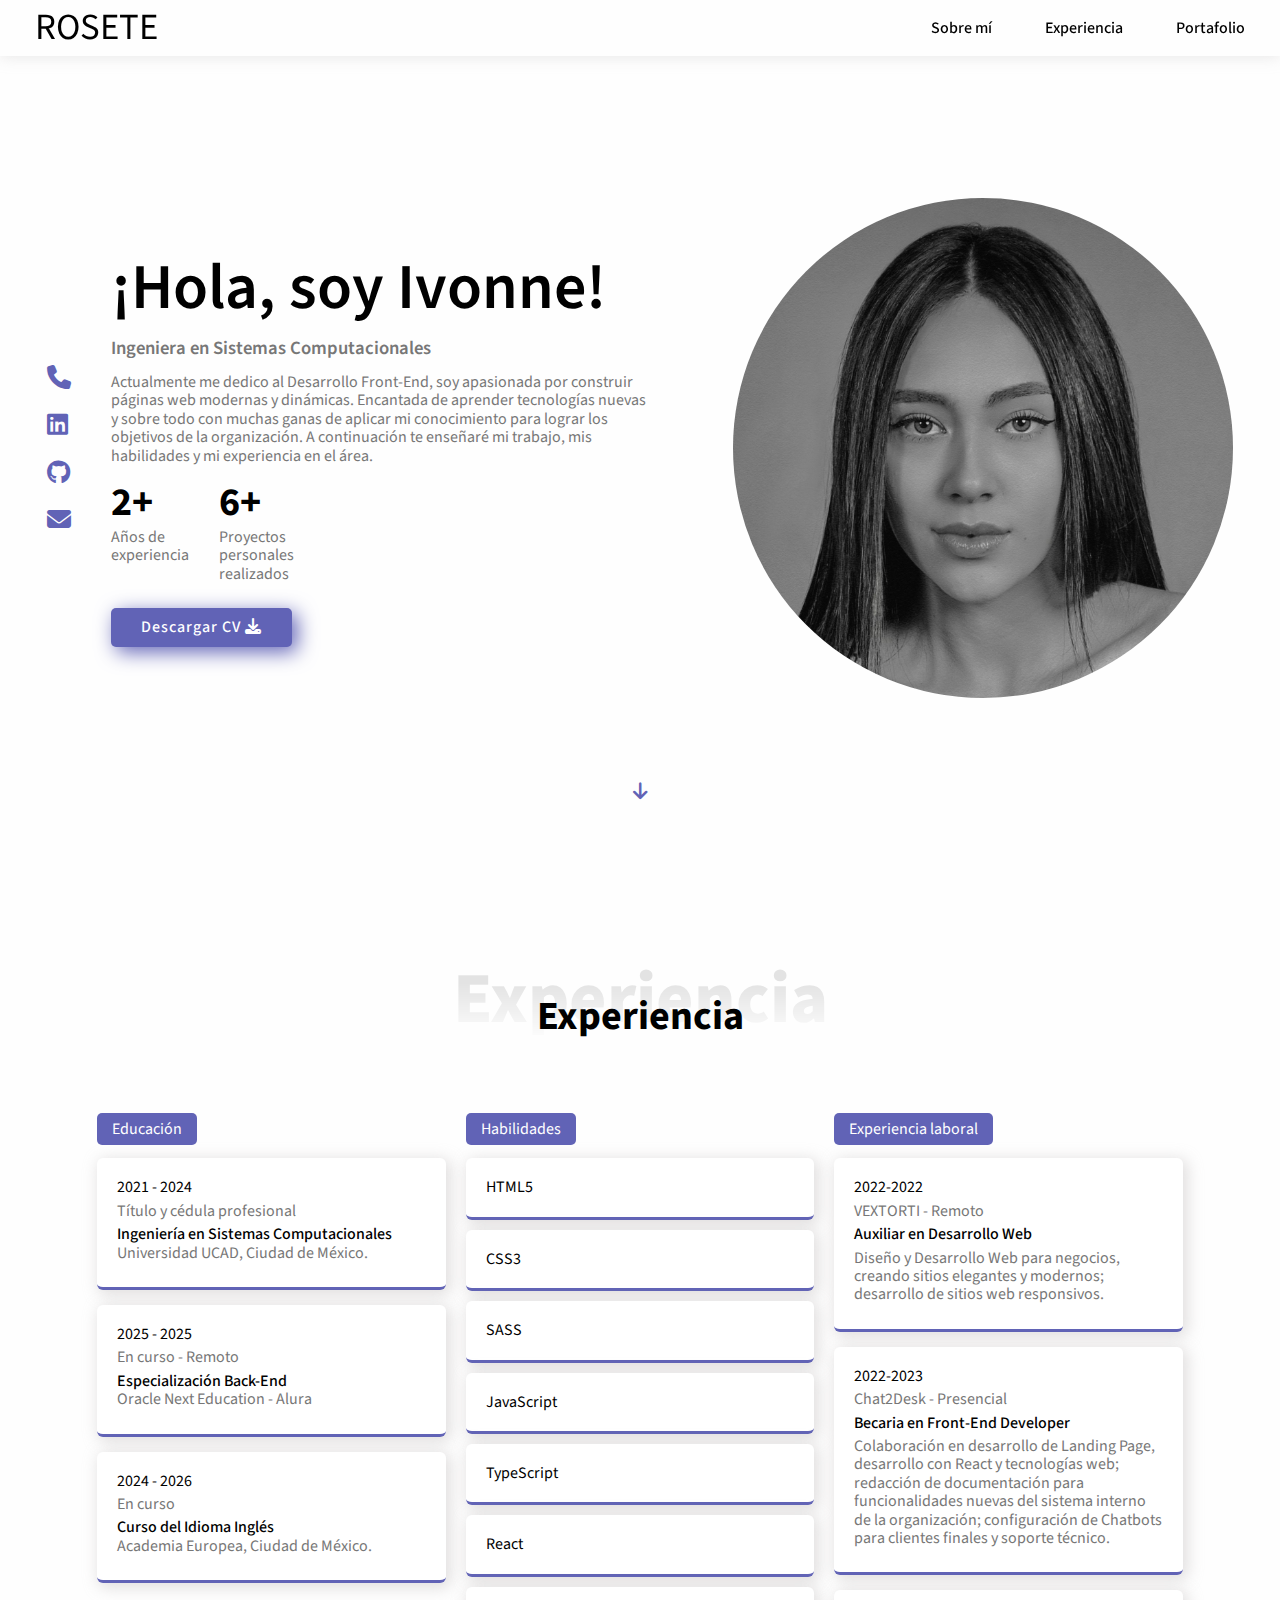
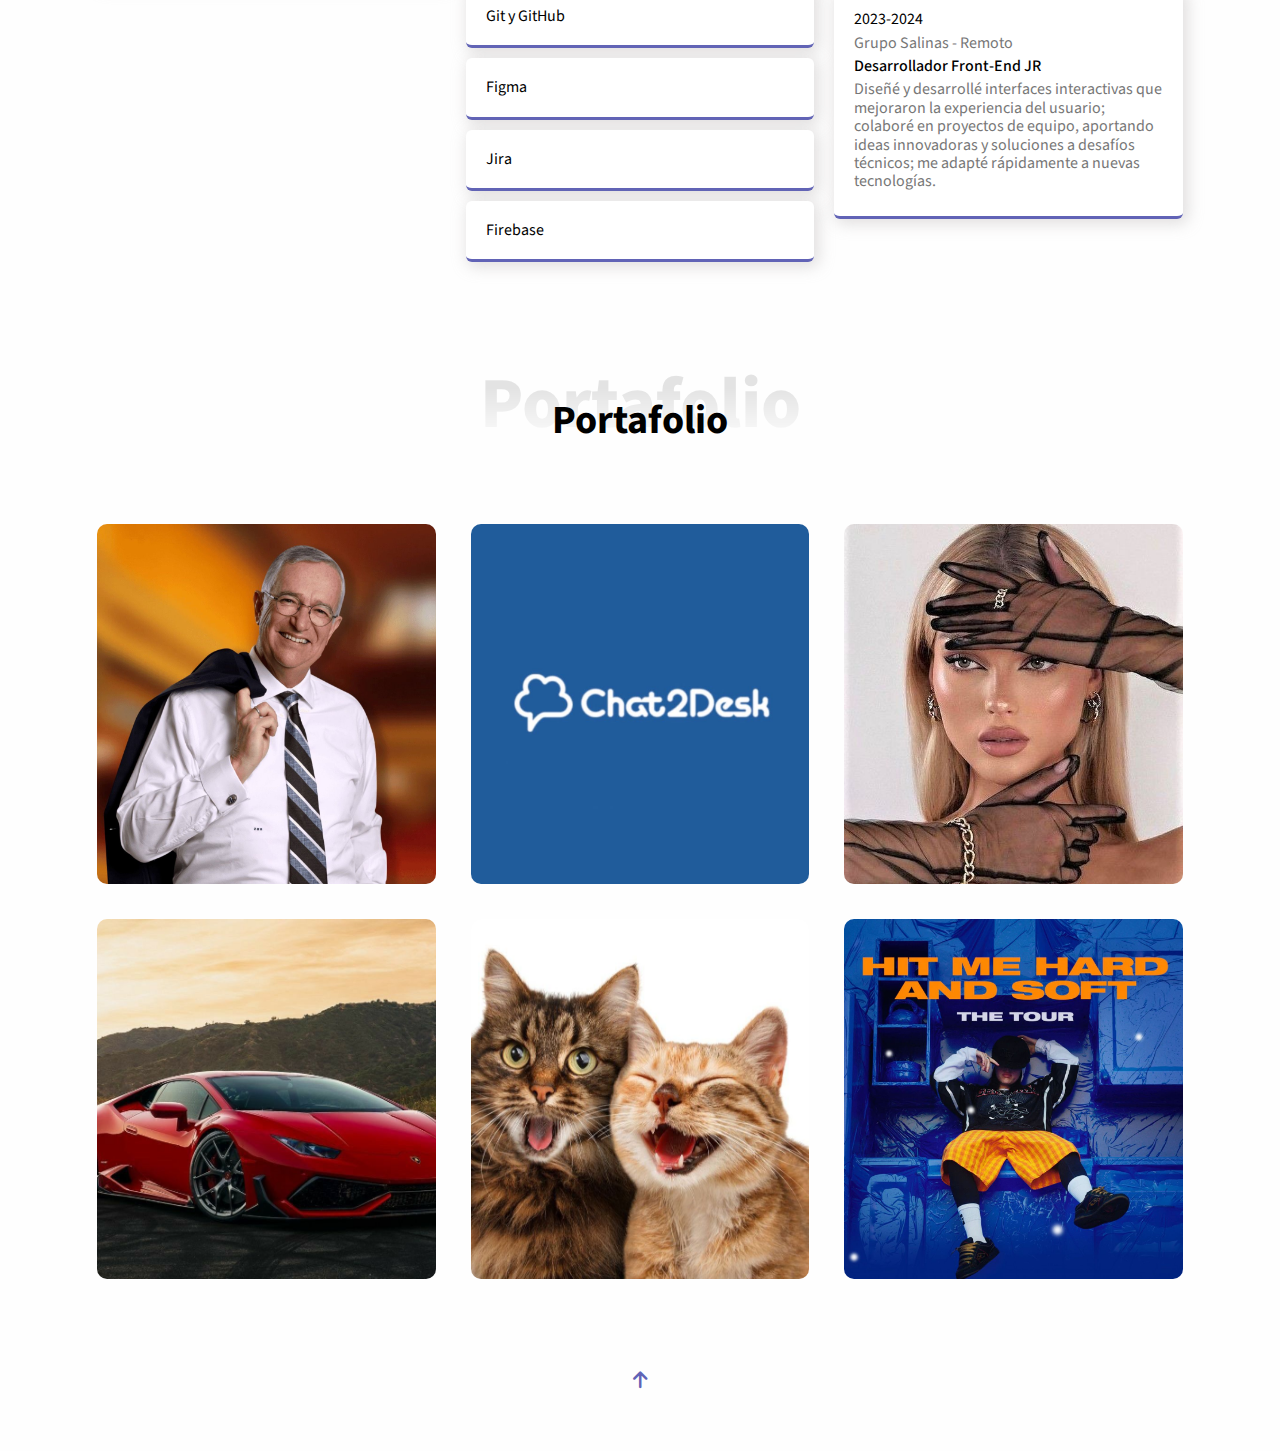
==== commit 00a3b60c: "Ajustes en estilos" ====
--- a/index.html
+++ b/index.html
@@ -4,90 +4,66 @@
     <meta charset="UTF-8">
     <meta http-equiv="X-UA-Compatible" content="IE=edge">
     <meta name="viewport" content="width=device-width, initial-scale=1.0">
-    <title>Portfolio Rosete</title>
+    <title>Portafolio Rosete</title>
     <link href="style.css" type="text/css" rel="stylesheet">
     <link href="normalize.css" rel="stylesheet">
     <link rel="stylesheet" href="https://cdnjs.cloudflare.com/ajax/libs/font-awesome/6.1.1/css/all.min.css">
-
 </head>
 <body>
-    <!-- ==HEADER== -->
+    <!-- = Header = -->
     <header class="sticky">
         <div class="nav-bar">
             <a href="#menu" class="logo">ROSETE</a>
             <div class="navigation">
                 <div class="nav-items">
-                    <a href="#menu">Menú</a>
-                    <a href="#sobremi">Sobre mí</a>
-                    <a href="#habilidades">Habilidades</a>
-                    <a href="#portfolio">Portfolio</a>
+                    <a href="#sobre">Sobre mí</a>
+                    <a href="#experiencia">Experiencia</a>
+                    <a href="#portfolio">Portafolio</a>
                 </div>
             </div>
         </div>
     </header>
-    <!-- ==HOME SECTION== -->
-    <section class="home flex-center" id="menu">
+
+    <!-- = Bienvenido = -->
+    <section class="home flex-center" id="sobre">
         <div class="home-container">
             <div class="media-icons">
                 <a href=""><i class="fas fa-phone"></i></a>
                 <a href="https://www.linkedin.com/in/ivonnerosetea/"><i class="fab fa-linkedin"></i></a>
                 <a href="https://github.com/ivonnerosetea"><i class="fab fa-github"></i></a>
                 <a href="mailto:irosetealcan@gmail.com?subject=Asunto%20del%20Correo&body=Este%20es%20el%20cuerpo%20del%20mensaje"><i class="fas fa-envelope"></i></a>
-         </div>
+            </div>
             <div class="info">
-            <h2>¡Bienvenido!</h2>
-            <h3>Soy Front-End Developer</h3>
-            <p>Aquí te enseñaré mi trabajo, mis habilidades y mi experiencia como desarrolladora de páginas web...</p>
-            <a href="#sobremi" class="btn">Conóceme</a>
-         </div>
-           <div class="menu-img">
-                <img src="img/lap.png" alt="">
+            <h2>¡Hola, soy Ivonne!</h2>
+            <h3>Ingeniera en Sistemas Computacionales</h3>
+            <p>Actualmente me dedico al Desarrollo Front-End, soy apasionada por construir páginas web modernas y dinámicas. Encantada de aprender tecnologías nuevas y sobre todo con muchas ganas de aplicar mi conocimiento para lograr los objetivos de la organización. A continuación te enseñaré mi trabajo, mis habilidades y mi experiencia en el área.</p>
+            <ul class="profesional-list">
+              <li class="list-item">
+                  <h3>2+</h3>
+                  <span>Años de<br>experiencia</span>
+              </li>
+              <li class="list-item">
+                  <h3>6+</h3>
+                  <span>Proyectos<br>personales<br>realizados</span>
+              </li>
+          </ul>
+            <a href="IvonneCV.pdf" download="IvonneCV.pdf" class="btn">Descargar CV <i class="fas fa-download"></i></a>
+          </div>
+           <div class="about-img">
+                <img src="img/sobremi.jpeg" alt="">
            </div>
         </div>
-        <a href="#sobremi" class="scroll-down">Scroll <i class="fas fa-arrow-down"></i></a>
+        <a href="#experiencia" class="scroll-down"><i class="fas fa-arrow-down"></i></a>
     </section>
-    
-    <!-- ==ABOUT SECTION== -->
-    <section class="about section" id="sobremi">
-        <div class="container flex-center">
-            <h1 class="section-title-01">Sobre mí</h1>
-            <h2 class="section-title-02">Sobre mí</h2>
-            <div class="content flex-center">
-                <div class="about-img">
-                <img src="perfile.jpeg" alt="">
-        </div>
-        <div class="about-info">
-          <div class="description">
-            <h3>Soy Ivonne Rosete</h3>
-            <h4>Recidencia <span>Ciudad de México</span></h4>
-            <p>Actualmente me dedico al Desarrollo Front-End , soy apasionada por construir páginas web
-              modernas y dinámicas. Encantada de aprender tecnologías nuevas y sobre todo con muchas
-              ganas de aplicar mi conocimiento para lograr los objetivos de la organización.</p>
-        </div>
-        <ul class="profesional-list">
-            <li class="list-item">
-                <h3>1+</h3>
-                <span>Años de<br>experiencia</span>
-            </li>
-            <li class="list-item">
-                <h3>3+</h3>
-                <span>Proyectos<br>personales<br>realizados</span>
-            </li>
-        </ul>
-        <a href="IvonneCV.pdf" download="IvonneCV.pdf" class="btn">Descargar CV <i class="fas fa-download"></i></a>
-      </div>
-    </div>
-   </div>
-  </section>
-
-  <!-- EXPERIENCIA -->
-<section class="skills section" id="habilidades">
-    <div class="container flex-center">
+
+
+    <!-- = Experiencia = -->
+    <section class="skills section" id="experiencia">
+     <div class="container flex-center">
         <h1 class="section-title-01">Experiencia</h1>
         <h2 class="section-title-02">Experiencia</h2>
-        <div class="content">
-        <div class="skills-description">
-
+        <!-- <div class="content">
+        <div class="skills-description"> -->
     </div>
     <!-- Educación -->
     <div class="skills-info education-all">
@@ -99,21 +75,16 @@
                 <p>Título y cédula profesional</p>
                 <p><span>Ingeniería en Sistemas Computacionales</span> Universidad UCAD, Ciudad de México.</p>
               </li>
-              <!-- <li class="item">
-                <span class="year">2021-2022</span>
-                <p>En curso</p>
-                <p><span>Idioma Ingles</span> Oxford, Ciudad de México.</p>
-              </li> -->
               <li class="item">
-                <span class="year">2024 - 2027</span>
-                <p>En curso</p>
-                <p><span>Licenciatura ejecutiva en Diseño Gráfico</span> Universidad Tres Culturas, Ciudad de México.</p>
+                <span class="year">2025 - 2025</span>
+                <p>En curso - Remoto</p>
+                <p><span>Especialización Back-End</span><br> Oracle Next Education - Alura</p>
               </li>
                 <li class="item">
-                <span class="year">2024 - 2025</span>
+                <span class="year">2024 - 2026</span>
                 <p>En curso</p>
                 <p><span>Curso del Idioma Inglés</span><br>Academia Europea, Ciudad de México.</p>
-              </li> 
+              </li>
             </ul>
         </div>
         
@@ -123,53 +94,74 @@
             <lu class="bars">
               <li class="bar">
                   <div class="info">
-                    <span>HTML</span>
-                    <span>95%</span>
+                    <span>HTML5</span>
+                    <!-- <span>100%</span> -->
                   </div>
                 <div class="line html"></div>
               </li>
               <li class="bar">
                   <div class="info">
-                    <span>CSS</span>
-                    <span>85%</span>
+                    <span>CSS3</span>
+                    <!-- <span>100%</span> -->
                   </div>
                 <div class="line css"></div>
               </li>
               <li class="bar">
                 <div class="info">
                   <span>SASS</span>
-                  <span>60%</span>
+                  <!-- <span>100%</span> -->
                 </div>
               <div class="line sass"></div>
             </li>
               <li class="bar">
                   <div class="info">
                     <span>JavaScript</span>
-                    <span>70%</span>
+                    <!-- <span>100%</span> -->
                   </div>
                 <div class="line javascript"></div>
               </li>
               <li class="bar">
-                  <div class="info">
-                    <span>React</span>
-                    <span>55%</span>
-                  </div>
-                <div class="line react"></div>
-              </li>
-              <li class="bar">
-                  <div class="info">
-                    <span>Git y GitHub</span>
-                    <span>70%</span>
-                  </div>
-                <div class="line sql"></div>
-              </li>
-              <li class="bar">
                 <div class="info">
-                  <span>AWS</span>
-                  <span>50%</span>
+                  <span>TypeScript</span>
+                  <!-- <span>100%</span> -->
                 </div>
               <div class="line aws"></div>
             </li>
+              <li class="bar">
+                  <div class="info">
+                    <span>React</span>
+                    <!-- <span>100%</span> -->
+                  </div>
+                <div class="line react"></div>
+              </li>
+              <li class="bar">
+                  <div class="info">
+                    <span>Git y GitHub</span>
+                    <!-- <span>100%</span> -->
+                  </div>
+                <div class="line git"></div>
+              </li>
+              <li class="bar">
+                <div class="info">
+                  <span>Figma</span>
+                  <!-- <span>100%</span> -->
+                </div>
+              <div class="line aws"></div>
+            </li>
+            <li class="bar">
+              <div class="info">
+                <span>Jira</span>
+                <!-- <span>100%</span> -->
+              </div>
+            <div class="line jira"></div>
+          </li>
+          <li class="bar">
+            <div class="info">
+              <span>Firebase</span>
+              <!-- <span>100%</span> -->
+            </div>
+          <div class="line jira"></div>
+        </li>
            </lu>
         </div>
 
@@ -211,9 +203,7 @@
   </div>
 </section>
 
-  <!-- ==Services section== -->
-
-<!-- ==Portfolio section== -->
+<!-- = Portafolio = -->
   <section class="portfolio section" id="portfolio">
     <div class="container flex-center">
       <h1 class="section-title-01">Portafolio</h1>
@@ -224,65 +214,83 @@
         <div class="img-card">
         <div class="overlay"></div>
         <div class="info">
-          <h3>ROSETE</h3>
+          <h3>Blog Ricardo Salinas</h3>
           <span>Moda a tu estilo</span>
         </div>
-          <img src="img/moda.jpeg" alt="">
+          <img src="img/richy.jpeg" alt="">
         </div>
         <div class="porfolio-model flex-center">
         <div class="portfolio-model-body">
           <i class="fas fa-times portfolio-close-btn"></i>
           <h3>Moda a tu estilo</h3>
-          <img src="img/moda.jpeg" alt="">
-          <p>Moda a tu estilo, es una página diseñada para poner a prueba mis habilidades en una tienda Online. Te invito a darle un vistazo, clona el repositorio.</p>
-          <button>Click</button>
+          <img src="img/blog.jpeg" alt="">
+          <p></p>
+          <div class="botones-modal">
+            <div class="tooltip-container">
+              <button class="btn-visitar"><a href="https://github.com/ivonnerosetea"><i style="color: aliceblue;" class="fas fa-arrow-right"></i></a></button>
+              <span class="tooltip-text">Visitar página web</span>
+            </div>
+          </div>
         </div>
       </div>
     </div>
-
-  <div class="img-card-container">
-      <div class="img-card">
-        <div class="overlay"></div>
-          <div class="info">
+  <div class="img-card-container">
+      <div class="img-card">
+        <div class="overlay"></div>
+          <div class="info">
+            <h3>Chat2Desk</h3>
+            <span></span>
+          </div>
+            <img src="img/c2d.jpeg" alt="">
+          </div>
+          <div class="porfolio-model flex-center">
+          <div class="portfolio-model-body">
+            <i class="fas fa-times portfolio-close-btn"></i>
             <h3>Veterinaria DT</h3>
-            <span>La salud de tu familia es primero</span>
-          </div>
-            <img src="img/cats.jpeg" alt="">
-          </div>
-          <div class="porfolio-model flex-center">
-          <div class="portfolio-model-body">
-            <i class="fas fa-times portfolio-close-btn"></i>
-            <h3>Veterinaria DT</h3>
-            <img src="img/cats.jpeg" alt="">
-            <p>Si cuidas a tu mascota, cuidas a tu familia. Esta página fue diseñada para dar servicio desde casa por cualquier urgencia que se presente.</p>
-          </div>
-        </div>
-      </div>
-
-  <div class="img-card-container">
-      <div class="img-card">
-        <div class="overlay"></div>
-          <div class="info">
-            <h3>NIKE</h3>
-            <span>Tu calzado dice mucho de ti</span>
-          </div>
-            <img src="img/nike.jpeg" alt="">
-          </div>
-          <div class="porfolio-model flex-center">
-          <div class="portfolio-model-body">
-            <i class="fas fa-times portfolio-close-btn"></i>
-            <h3>NIKE</h3>
-            <img src="img/billie.jpeg" alt="">
-            <p>Página web de entretenimiento para toda la familia.</p>
-          </div>
-        </div>
-      </div>
-
-  <div class="img-card-container">
-      <div class="img-card">
-        <div class="overlay"></div>
-          <div class="info">
-            <h3>Anon</h3>
+            <img src="img/c2d2.jpeg" alt="">
+            <p>Colaboración en desarrollo de Landing Page, desarrollo con React y tecnologías web; redacción de documentación para funcionalidades nuevas del sistema interno de la organización; configuración de Chatbots para clientes finales y soporte técnico.</p>
+            <div class="botones-modal">
+              <div class="tooltip-container">
+                <button class="btn-visitar"><a href="https://github.com/ivonnerosetea"><i style="color: aliceblue;" class="fas fa-arrow-right"></i></a></button>
+                <span class="tooltip-text">Visitar página web</span>
+              </div>
+            </div>
+          </div>
+        </div>
+      </div>
+  <div class="img-card-container">
+      <div class="img-card">
+        <div class="overlay"></div>
+          <div class="info">
+            <h3>ROSETE</h3>
+            <span>Moda a tu estilo</span>
+          </div>
+            <img src="img/moda.jpeg" alt="">
+          </div>
+          <div class="porfolio-model flex-center">
+          <div class="portfolio-model-body">
+            <i class="fas fa-times portfolio-close-btn"></i>
+            <h3>Moda a tu estilo</h3>
+            <img src="img/rosetemx.jpeg" alt="">
+            <p>Esta página ha sido desarrollada con el propósito de demostrar mis conocimientos en las tecnologías HTML, CSS y JavaScript, incorporando diseños originales creados por mí misma, con el objetivo de destacar mis habilidades creativas.</p>
+            <div class="botones-modal">              
+              <div class="tooltip-container">
+              <button class="btn-visitar"><a href="https://github.com/ivonnerosetea"><i style="color: aliceblue;" class="fas fa-arrow-right"></i></a></button>
+              <span class="tooltip-text">Visitar página web</span>
+              </div>              
+              <div class="tooltip-container">
+              <button class="btn-github"><a href="https://github.com/ivonnerosetea"><i style="color: aliceblue;" class="fab fa-github"></i></a></button>
+              <span class="tooltip-text">Visitar GitHub</span>
+              </div>            
+            </div>
+          </div>
+        </div>
+      </div>
+  <div class="img-card-container">
+      <div class="img-card">
+        <div class="overlay"></div>
+          <div class="info">
+            <h3>Pag react</h3>
             <span>Compra y Venta</span>
           </div>
             <img src="img/Anon.jpeg" alt="">
@@ -293,44 +301,72 @@
             <h3>Anon</h3>
             <img src="img/Anon.jpeg" alt="">
             <p>Soy fan de los carros, así que decidí poner a prueba mis habilidades con esta página.</p>
-          </div>
-        </div>
-      </div>
-
-  <div class="img-card-container">
-      <div class="img-card">
-        <div class="overlay"></div>
-          <div class="info">
-            <h3>DXT Clínica Odontológica</h3>
-            <span>La mejor opción para tu salud bucal</span>
-          </div>
-            <img src="img/bucal.jpeg" alt="">
-          </div>
-          <div class="porfolio-model flex-center">
-          <div class="portfolio-model-body">
-            <i class="fas fa-times portfolio-close-btn"></i>
-            <h3>DXT Clínica Odontológica</h3>
+            <div class="botones-modal">              
+              <div class="tooltip-container">
+              <button class="btn-visitar"><a href="https://github.com/ivonnerosetea"><i style="color: aliceblue;" class="fas fa-arrow-right"></i></a></button>
+              <span class="tooltip-text">Visitar página web</span>
+              </div>              
+              <div class="tooltip-container">
+              <button class="btn-github"><a href="https://github.com/ivonnerosetea"><i style="color: aliceblue;" class="fab fa-github"></i></a></button>
+              <span class="tooltip-text">Visitar GitHub</span>
+              </div>            
+            </div>
+          </div>
+        </div>
+      </div>
+  <div class="img-card-container">
+      <div class="img-card">
+        <div class="overlay"></div>
+          <div class="info">
+            <h3>DOGYCAT</h3>
+            <span>La salud de tus peludos son primero</span>
+          </div>
+            <img src="img/cats.jpeg" alt="">
+          </div>
+          <div class="porfolio-model flex-center">
+          <div class="portfolio-model-body">
+            <i class="fas fa-times portfolio-close-btn"></i>
+            <h3>DOGYCAT</h3>
             <img src="img/bucal.jpeg" alt="">
             <p>Esta página la diseñe especialmente para un familiar.</p>
-          </div>
-        </div>
-      </div>
-
-  <div class="img-card-container">
-      <div class="img-card">
-        <div class="overlay"></div>
-          <div class="info">
-            <h3>Inmobiliaria CDMX</h3>
-            <span>Tu comodidad esta en nuestras manos</span>
-          </div>
-            <img src="img/inm.jpeg" alt="">
-          </div>
-          <div class="porfolio-model flex-center">
-          <div class="portfolio-model-body">
-            <i class="fas fa-times portfolio-close-btn"></i>
-            <h3>Inmobiliaria CDMX</h3>
-            <img src="img/inm.jpeg" alt="">
-            <p>Tu comodidad esta en nuestras manos, conócenos.</p>
+            <div class="botones-modal">              
+              <div class="tooltip-container">
+              <button class="btn-visitar"><a href="https://github.com/ivonnerosetea"><i style="color: aliceblue;" class="fas fa-arrow-right"></i></a></button>
+              <span class="tooltip-text">Visitar página web</span>
+              </div>              
+              <div class="tooltip-container">
+              <button class="btn-github"><a href="https://github.com/ivonnerosetea"><i style="color: aliceblue;" class="fab fa-github"></i></a></button>
+              <span class="tooltip-text">Visitar GitHub</span>
+              </div>            
+            </div>
+          </div>
+        </div>
+      </div>
+  <div class="img-card-container">
+      <div class="img-card">
+        <div class="overlay"></div>
+          <div class="info">
+            <h3>Tour Billie Eilish</h3>
+            <!-- <span>Tu comodidad esta en nuestras manos</span> -->
+          </div>
+            <img src="img/billie.jpeg" alt="">
+          </div>
+          <div class="porfolio-model flex-center">
+          <div class="portfolio-model-body">
+            <i class="fas fa-times portfolio-close-btn"></i>
+            <h3>Tour Billie Eilish</h3>
+            <img src="img/tour.jpeg" alt="">
+            <p>Desarrollo de un proyecto práctico con el objetivo de evidenciar mis habilidades y experiencia en la implementación y optimización de hojas de estilo utilizando SASS, con énfasis en la modularidad, la reutilización de código.</p>
+            <div class="botones-modal">              
+              <div class="tooltip-container">
+              <button class="btn-visitar"><a href="https://billie-eilish-tour.web.app/"><i style="color: aliceblue;" class="fas fa-arrow-right"></i></a></button>
+              <span class="tooltip-text">Visitar página web</span>
+              </div>              
+              <div class="tooltip-container">
+              <button class="btn-github"><a href="https://github.com/ivonnerosetea/Bil-Eilish"><i style="color: aliceblue;" class="fab fa-github"></i></a></button>
+              <span class="tooltip-text">Visitar GitHub</span>
+              </div>            
+            </div>
           </div>
          </div>
         </div>
@@ -338,45 +374,14 @@
       </div>
      </div>
   </section>
- 
 
   <!-- ==Footer== -->
   <footer>
-    <div class="footer-container">
-      <div class="about group">
-        <h2>ROSETE</h2>
-        <p>Front-end Developer</p>
-        <a href="#sobremi">Sobre mí</a>
-      </div>
-      <div class="hr"></div>
-      <div class="info group">
-        <h3>Más</h3>
-        <ul>
-          <li><a href="#menu">Menú</a></li>
-          <li><a href="#sobremi">Servicios</a></li>
-          <li><a href="#habilidades">Habilidades</a></li>
-          <li><a href="#portfolio">Portfolio</a></li>
-          <li><a href="#contacto">Contacto</a></li>
-        </ul>
-      </div>
-      <div class="hr"></div>
-      <div class="follow group">
-      <h3>Sígueme</h3>
-      <ul> 
-        <li><a href="https://www.facebook.com/ivonnesquehit.rosete"><i class="fab fa-facebook-f"></i></a></li>
-        <li><a href="https://www.instagram.com/ivonnerosetea/?r=nametag"><i class="fab fa-instagram"></i></a></li>
-        <li><a href="#"><i class="fab fa-github"></i></a></li>      
-      </ul>
-    </div>
-    </div>
-    <div class="footer-copyright group">
-      <p>Copyright © 2022 Rosete. Todos los derechos reservados.</p>
-    </div>
+    <a href="#sobre" class="scroll-down"><i class="fas fa-arrow-up"></i></a>
   </footer>
 
   <!-- ==External scripts== -->
   <script src="js/main.js"></script>
-
   </body>
 </html>
 
--- a/style.css
+++ b/style.css
@@ -18,6 +18,8 @@
     --transparent-color-01: rgb(0,0,0,0.1);
     --transparent-color-02: rgb(106,89,209.01);
     --line-color: #d7d7d7;
+    --boton-visit: #2c2c2c;
+    --tools-modal: #4f4f4f;
 
     /* Color Filter */
     --color-filter: invert(1);
@@ -35,7 +37,7 @@
     --scroll-thumb-hover-color: #454f6b;
 }
 
-/* Selectores */
+/* = Selectores = */
 * {
     margin: 0;
     padding: 0;
@@ -62,11 +64,7 @@
     list-style: none;
 }
 
-/* ==SCROLL TO TOP BUTTOM== */
-
-/* ==LIGHT/DARK THEME BUTTOM== */
-
-/* ==SCROLL BAR== */
+/* = SCROLL BAR = */
 ::-webkit-scrollbar {
     width: 10px;
     background: var(--scroll-bar-color);
@@ -81,7 +79,7 @@
     background: var(--scroll-thumb-hover-color);
 }
 
-/* ==HEADER== */
+/* = Header = */
 /* Rosete */
 header {
     z-index: 99999;
@@ -117,8 +115,8 @@
 
 .nav-bar .logo {
     color: var(--first-color);
-    font-size: 1.3em;
-    font-weight: 600;
+    font-size: 2.3em;
+    font-weight: 400;
 }
 
 .nav-items a {
@@ -135,7 +133,6 @@
     color: var(--second-color);
 }
 
-/* ==HOME SECTION== */
 /* Bienvenido */
 .home {
     position: relative;
@@ -152,6 +149,7 @@
     justify-content: space-between;
     align-items: center;
     width: 100%;
+    margin-top: 100px;
 }
 
 .home-container .media-icons {
@@ -186,10 +184,29 @@
 .home-container .info p {
     color: var(--third-color);
     font-size: var(--normal-font-size);
-    max-width: 350px;
-}
-
-/* Conóceme */
+    max-width: 110rem;
+    margin-right: 80px;
+}
+
+/* Años de experiencia */
+.home-container .profesional-list {
+    display: flex;
+    column-gap: 30px;
+    margin-top: 13px;
+}
+
+.home-container .profesional-list .list-item h3 {
+    font-size: 2.5em;
+    font-weight: 700;
+    color: var(--first-color);
+}
+
+.home-container .profesional-list .list-item span {
+    color: var(--third-color);
+    font-size: var(--small-font-size);
+}
+
+/* Botón curriculúm */
 .btn {
     background: var(--second-color);
     color: #fff;
@@ -203,29 +220,30 @@
     box-shadow: 5px 5px 20px 0px var(--second-color);
 }
 
-/* yo */
 .btn:hover {
     background: var(--first-color);
     box-shadow: 5px 5px 20px 0px var(--first-color);
     transition: background .5s, box-shadow .5s;
 }
 
-/* Imagen */
-.home-container .home-img {
-    position: relative;
-}
-
-.home-container .home-img img {
-    width: 90%;
-    transform: translate(0, 0);
-}
-
-/* Scroll */
+/* Mi foto */
+.home-container .about-img {
+    position: relative;
+}
+
+.home-container .about-img img {
+    max-width: 50%;
+    min-width: 500px; 
+    border-radius: 100%;
+    height: -90%;
+}
+
+/* Scroll sobre mí */
 .home .scroll-down {
     color: var(--first-color);
     font-size: var(--normal-font-size);
     font-weight: 500;
-    margin-top: 20px;
+    margin-top: 80px;
 }
 
 .home .scroll-down i {
@@ -234,7 +252,7 @@
     animation: arrow-down ease 2s infinite;
 }
 
-@keyframes arrow-down { /* Es para que el icono de scroll tenga movimiento */
+@keyframes arrow-down { 
     0% {
         transform: translateY(0);
     }
@@ -243,13 +261,13 @@
     }
 }
 
-/* ==COMMON STYLES FOR ALL SECTIONS== */
  .flex-center {
     display: flex;
     justify-content: center;
     align-items: center;
 } 
 
+/* Letras se sección */
 .section {
     position: relative;
     width: 1150px;
@@ -282,98 +300,26 @@
     transform: translateY(-80px);
 }
 
-/* Línea morada */
-/* .section-title-02:before {
-    content: '';
-    position: absolute;
-    width: 43px;
-    height: 5px;
-    right: 0;
-    bottom: 0;
-    background: var(--second-color);
-} */
-
 .container {
     position: relative;
     flex-direction: column;
     margin-top: -85px;
 }
 
-/* SOBRE MI */
-.about .container .content {
-    column-gap: 40px;
-    width: 100%;
-}
-
-/* Mi foto */
-.about-img {
-    position: relative;
-}
-
-.about-img img {
-    max-width: 70%;
-    min-width: 500px;
-    border-radius: 100%;
-}
-
-/* Descripción */
-.about-info .description {
-max-width: 900px;
-}
-
-.about-info .description h3 {
-    font-size: 2em;
-    font-weight: 600;
-    margin-bottom: 10px;
-}
-
-.about-info .description h4 {
-    font-size: 1.3em;
-    font-weight: 600;
-    margin-bottom: 10px;
-}
-
-.about-info .description h4 span {
-    color: var(--second-color);
-}
-
-.about-info .description p {
-    color: var(--third-color);
-    font-size: var(--normal-font-size);
-    margin-bottom: 15px;
-    padding-bottom: 25px;
-    border-bottom: 2px solid var(--line-color);
-}
-
-.about-info .profesional-list {
-    display: flex;
-    column-gap: 30px;
-}
-
-.about-info .profesional-list .list-item h3 {
-    font-size: 2.5em;
-    font-weight: 700;
-}
-
-.about-info .profesional-list .list-item span {
-    color: var(--third-color);
-    font-size: var(--small-font-size);
-}
-
 /* EXPERIENCIA */
-.skills .container .content {
-    width: 100%;
-    margin-bottom: -100px;
-}
-.skills-description {
+/* .skills .container .content {
+    width: 100%;
+    margin-bottom: 100px;
+} */
+/* .skills-description {
     max-width: 700px;
-    margin-bottom: 50px;
+    margin-bottom: 5px;
 }
 
 .skills-description h3 {
     font-size: 2em;
     margin-bottom: 5px
-}
+} */
 
 .skills-info {
     max-width: 100%;
@@ -385,6 +331,11 @@
 
 .skills-info h4 {
     margin-bottom: 20px;
+}
+
+.skills-info p {
+    margin-bottom: 5px;
+    margin-top: 5px;
 }
 
 .skills-info h4 label {
@@ -397,10 +348,6 @@
 }
 
 /* Educación */
-.education-all {
-    margin-bottom: 80px;
-}
-
 .edu-list .item {
     background: var(--card-bg-color);
     box-shadow: 3px 3px 15px 2px rgba(185, 181, 181, 0.42);
@@ -435,69 +382,45 @@
     padding: 20px;
     border-radius: 6px;
     transition: .3s ease;
+    border-bottom: 3px solid var(--second-color);
 }
 
 .bar .info {
     display: flex;
     justify-content: space-between;
     align-items: center;
-    margin-bottom: 5px;
     font-size: var(--small-font-size);
 }
 
-.bar .info span {
-    font-weight: 500;
-}
-
-.bar .line {
-    position: relative;
-    width: 100%;
-    height: 7px;
-    background: #c5cadf;
-    border-radius: 2px;
-}
-
-.bar .line:before {
-    content: '';
-    position: absolute;
-    height: 100%;
-    top: 0;
-    left: 0;
-    background: var(--second-color);
-    border-radius: 2px;
-}
-
 .bar .html:before {
-    width: 95%;
+    width: 100%;
 }
 
 .bar .css:before {
-    width: 85%;
+    width: 100%;
 }
 
 .bar .sass:before {
-    width: 60%;
+    width: 100%;
 }
 
 .bar .javascript:before {
-    width: 70%;
+    width: 100%;
 }
 
 .bar .react:before {
-    width: 55%;
+    width: 100%;
 }
 
 .bar .sql:before {
-    width: 70%;
+    width: 100%;
 }
 
 .bar .aws:before {
-    width: 50%;
-}
-
-/* ==Services section== */
-/* ==Portfolio section== */
-
+    width: 100%;
+}
+
+/* = Portfolio = */
 .portfolio .container .content {
     width: 100%;
 }
@@ -582,11 +505,11 @@
     opacity: 1;
 }
 
-/* Contenido del model  */
+/* Contenido del modal  */
 .portfolio-model-body {
     position: relative;
     background: var(--modal-bg-color);
-    max-width: 400px;
+    max-width: 700px;
     margin: 20px;
     padding: 40px;
     border-radius: 10px;
@@ -617,8 +540,63 @@
     border-radius: 10px;
 }
 
-/* ==Get-in-touch== */
-.get-in-touch {
+/* Tooltip modal */
+.tooltip-container {
+    position: relative; 
+    display: inline-block; 
+  }
+  
+  .tooltip-container .tooltip-text {
+    visibility: hidden; 
+    width: 200px; 
+    background-color: var(--tools-modal); 
+    color: var(--body-bg-color); 
+    text-align: center;
+    padding: 8px;
+    border-radius: 50px;
+    position: absolute; 
+    top: 50%; 
+    left: 105%; 
+    transform: translateY(-50%); 
+    opacity: 0; 
+    z-index: -1; 
+    transition: opacity 0.3s ease, z-index 0s ease 0.3s; 
+  }
+  
+  .tooltip-container:hover .tooltip-text {
+    visibility: visible; 
+    opacity: 1; 
+    z-index: 10; 
+    transition: opacity 0.3s ease, z-index 0s ease 0s; 
+  }
+  
+/* Botones modal  */
+.botones-modal {
+    margin-top: 15px;
+}
+  
+.btn-visitar {
+    background-color: var(--boton-visit);
+    color: var(--body-bg-color);
+    border: none;
+    padding: 8px 10px;
+    border-radius: 50px;
+    cursor: pointer;
+    font-size: 16px;
+  }
+  
+  .btn-github {
+    background-color: var(--boton-visit);
+    border: none;
+    padding: 8px 10px;
+    border-radius: 50px;
+    cursor: pointer;
+    font-size: 16px;
+  }
+  
+
+/* = Get-in-touch = */
+/* .get-in-touch {
     margin-top: 70px;
 }
 
@@ -659,12 +637,10 @@
     -webkit-background-clip: text;
     -webkit-text-fill-color: transparent;
     opacity: .9;
-}
-
-/* ==Our Clients== */
-
-/* ==Contact section== */
-.contact .container .content {
+} */
+
+/* = Contáctame = */
+/* .contact .container .content {
     display: flex;
     justify-content: space-between;
     width: 100%;
@@ -749,83 +725,36 @@
     margin-top: 0;
     border-radius: 5px;
     cursor: pointer;
-}
-
-
-/* ==Footer== */
-footer {
+} */
+
+
+/* = Footer = */
+footer .scroll-down {
+    color: var(--first-color);
+    font-size: var(--normal-font-size);
+    font-weight: 500;
+    margin: 60px;   
     display: flex;
     justify-content: center;
     align-items: center;
-    flex-direction: column;
-    background: var(--second-color);
-    width: 100%;
-    margin-top: 50px;
-    padding: 3rem 2rem;
-    color: #fff;
-}
-
-footer a {
-    color: #fff;
-}
-
-.footer-container {
-    display: flex;
-    justify-content: space-between;
-    width: 100%;
-    max-width: 1150px;
-}
-
-.footer-container .about h2 {
-    font-size: 3em;
-    font-weight: 600;
-    background: linear-gradient(to top, transparent 0%, #fff 50%);
-    -webkit-background-clip: text;
-    -webkit-text-fill-color: transparent;
-    opacity: .8;
-}
-
-.footer-container .about p {
-    font-size: var(--normal-font-size);
-    font-weight: 300;
-    margin-bottom: 30px;
-}
-
-.footer-container .info,
-.footer-container .follow {
-    display: flex;
-    align-items: center;
-    flex-direction: column;
-}
-
-.footer-container .info h3,
-.footer-container .follow h3 {
-    font-size: 1.3em;
-    font-weight: 500;
-    margin-bottom: 30px;
-}
-
-.footer-container .info ul,
-.footer-container .follow ul {
-    display: flex;
-}
-
-.footer-container .info a {
-    margin: 15px;
-}
-
-.footer-container .follow a {
-    font-size: 1.5em;
-    margin: 20px;
-}
-
-.footer-copyright p {
-    font-size: var(--normal-font-size);
-    font-weight: 300;
-    margin-top: 50px;
+}
+
+footer .scroll-down i {
+    color: var(--second-color);
+    font-size: 1.2em;
+    animation: arrow-down ease 2s infinite;
+}
+
+@keyframes arrow-down { 
+    0% {
+        transform: translateY(0);
+    }
+    30% {
+        transform: translateY(10px);
+    }
 }
 
 /* ==Media query max-width 1070px== */
-@media screen and (max-width: 1070px){
-
-}
+ @media screen and (max-width: 1070px){
+
+} 
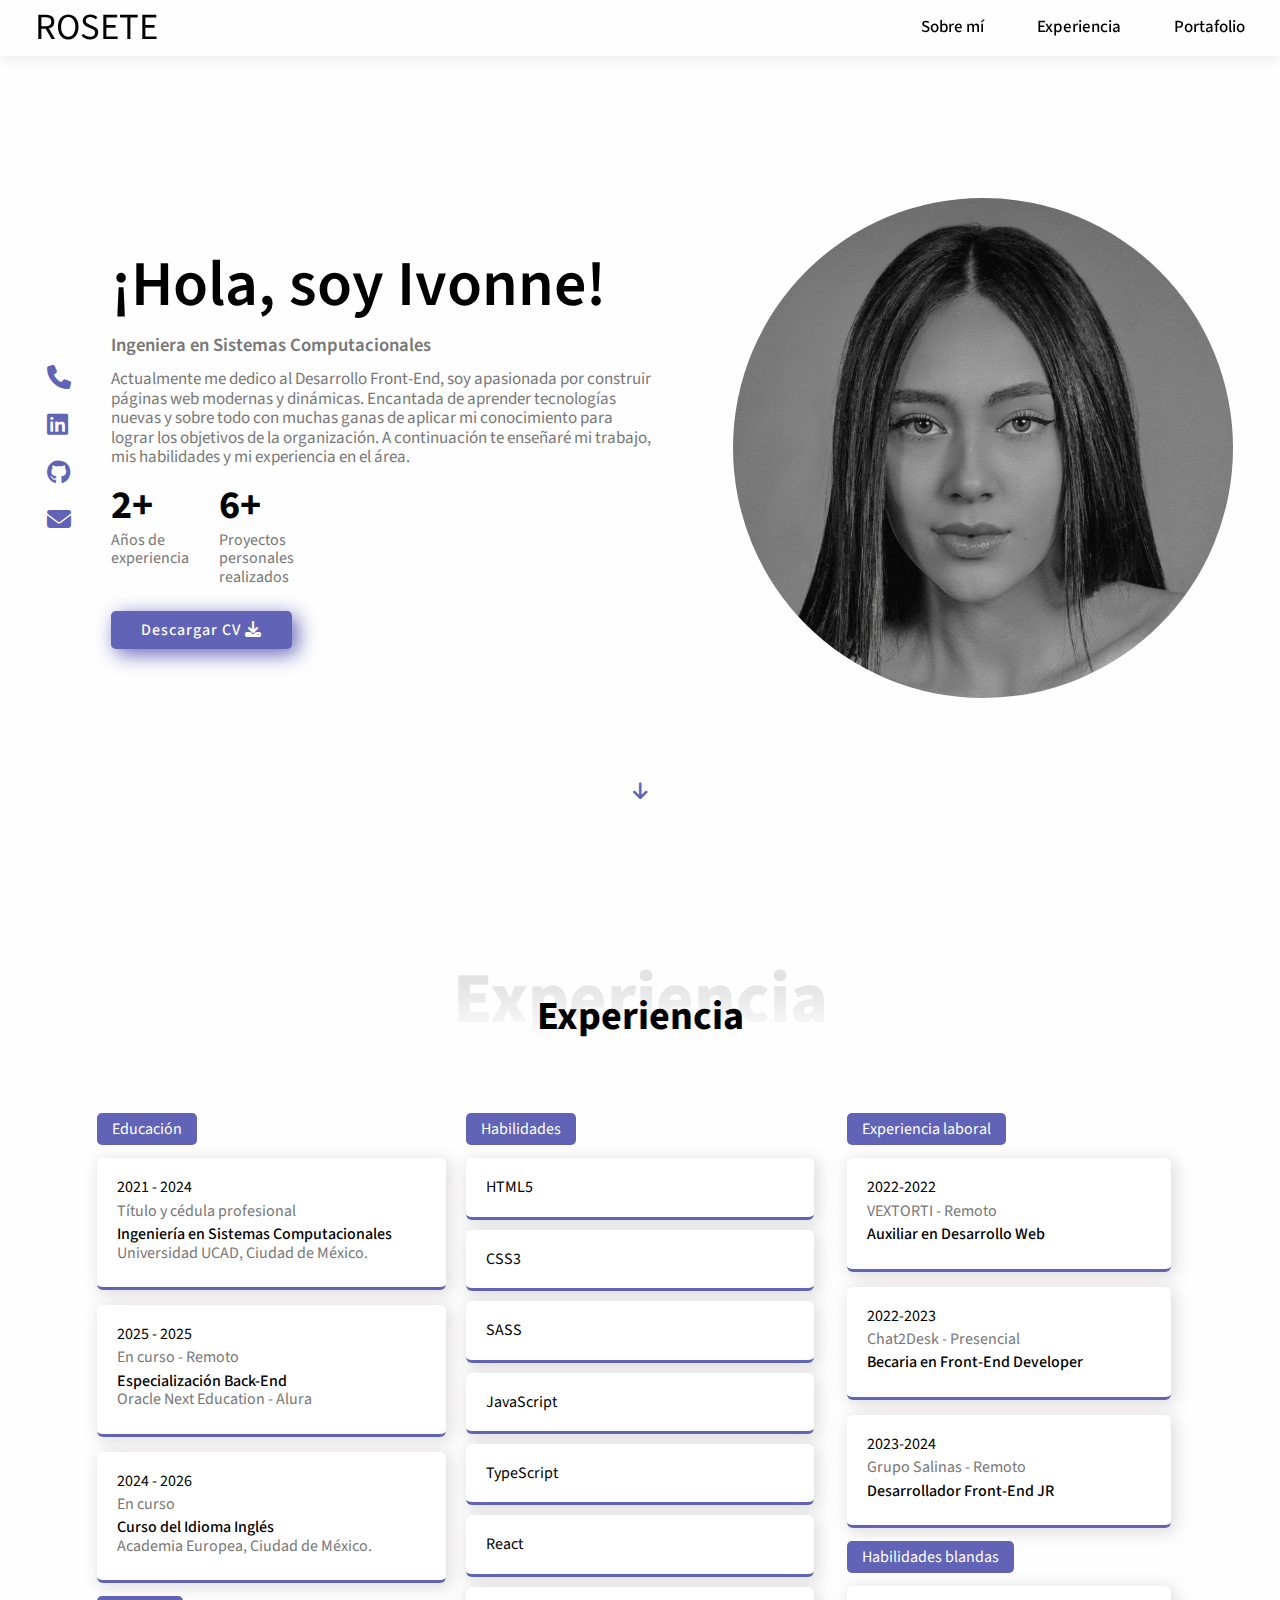
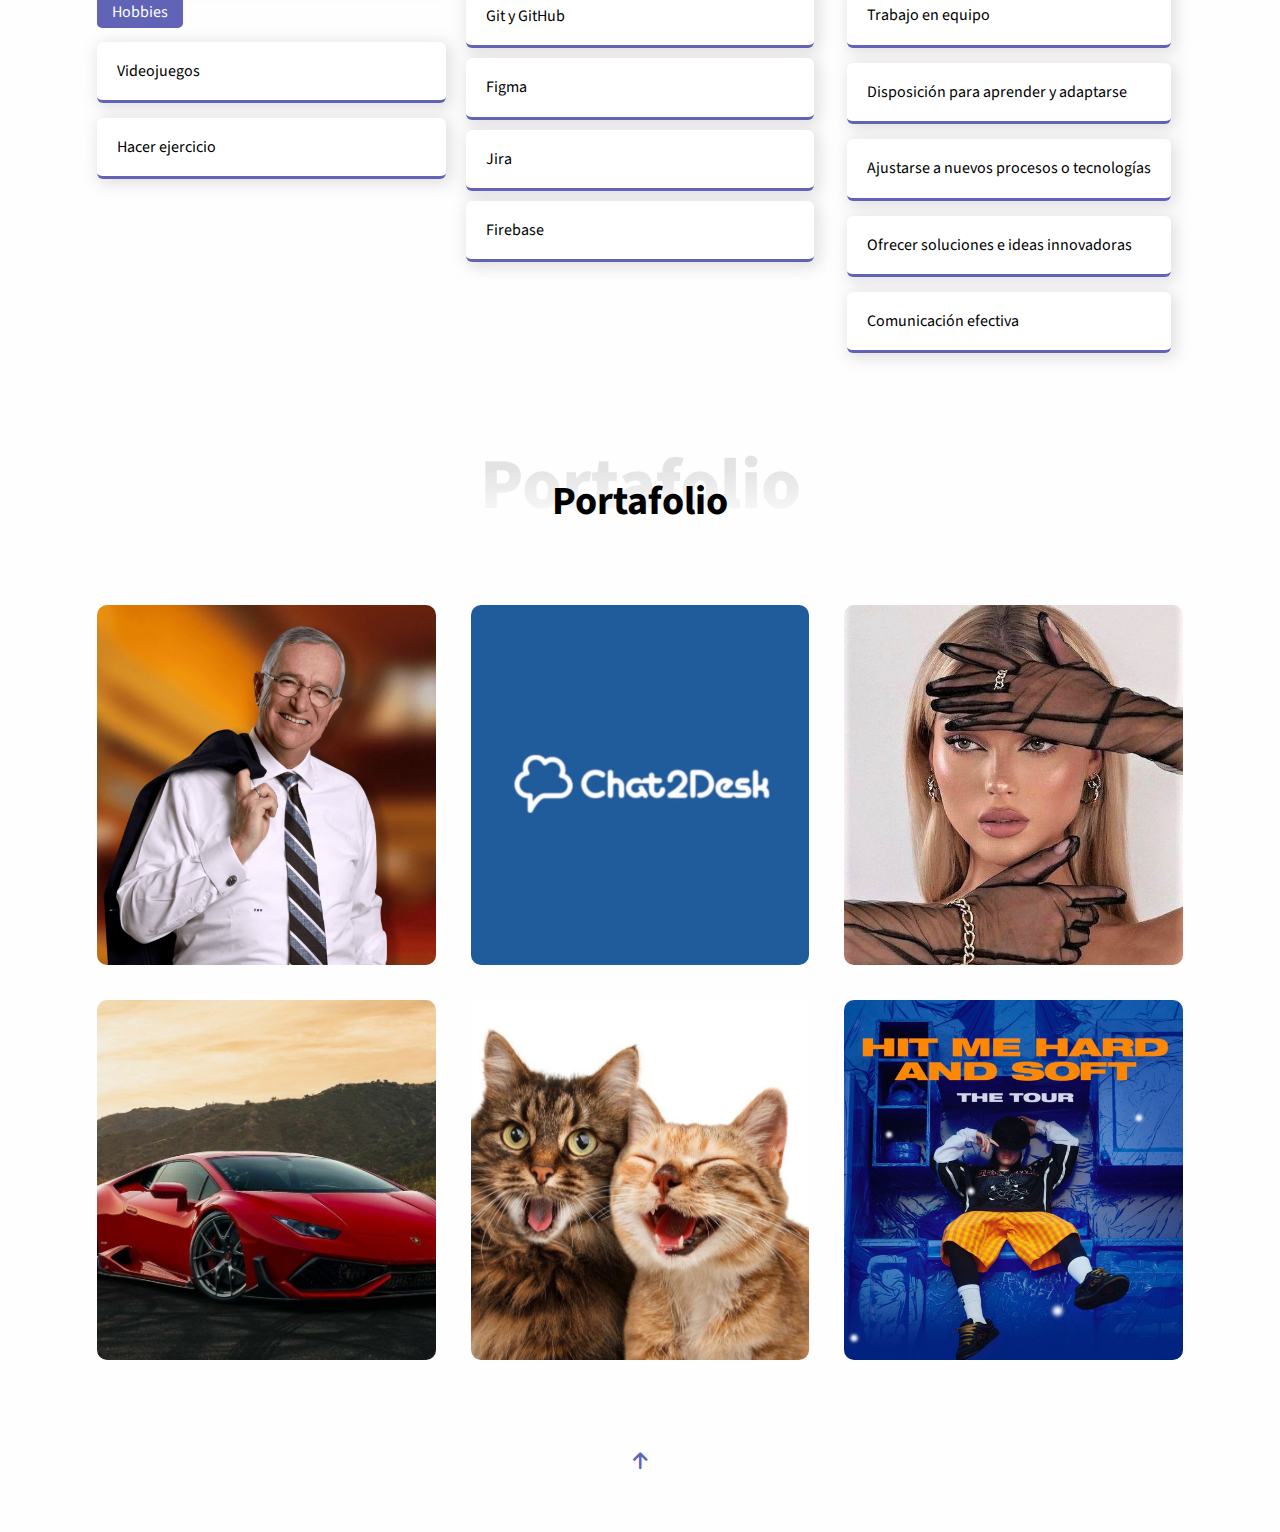
==== commit 3ace8308: "Ajustes en estilos" ====
--- a/index.html
+++ b/index.html
@@ -86,6 +86,15 @@
                 <p><span>Curso del Idioma Inglés</span><br>Academia Europea, Ciudad de México.</p>
               </li>
             </ul>
+            <div class="blandas">
+              <h4><label>Hobbies</label></h4>
+              <ul class="edu-list">
+                <li class="item">Videojuegos</li>
+              </ul>
+              <ul class="edu-list">
+                <li class="item">Hacer ejercicio</li>
+              </ul>
+            </div>
         </div>
         
         <!-- Habilidades -->
@@ -174,7 +183,7 @@
               <span class="year">2022-2022</span>
               <p>VEXTORTI - Remoto</p>   
               <p><span>Auxiliar en Desarrollo Web</span></p>                  
-              <p>Diseño y Desarrollo Web para negocios, creando sitios elegantes y modernos; desarrollo de sitios web responsivos.</p>
+              <!-- <p>Diseño y Desarrollo Web para negocios, creando sitios elegantes y modernos; desarrollo de sitios web responsivos.</p> -->
             </li>
           </ul>
             <ul class="edu-list">
@@ -182,9 +191,9 @@
                 <span class="year">2022-2023</span>
                 <p>Chat2Desk - Presencial</p>
                 <p><span>Becaria en Front-End Developer</span></p>             
-                <p>Colaboración en desarrollo de Landing Page, desarrollo con React y tecnologías web;
+                <!-- <p>Colaboración en desarrollo de Landing Page, desarrollo con React y tecnologías web;
                   redacción de documentación para funcionalidades nuevas del sistema interno de la
-                  organización; configuración de Chatbots para clientes finales y soporte técnico.</p>
+                  organización; configuración de Chatbots para clientes finales y soporte técnico.</p> -->
               </li>
             </ul>
             <ul class="edu-list">
@@ -192,11 +201,30 @@
                 <span class="year">2023-2024</span>
                 <p>Grupo Salinas - Remoto</p>
                 <p><span>Desarrollador Front-End JR</span></p>             
-                <p>Diseñé y desarrollé interfaces interactivas que mejoraron la experiencia del usuario; colaboré
+                <!-- <p>Diseñé y desarrollé interfaces interactivas que mejoraron la experiencia del usuario; colaboré
                   en proyectos de equipo, aportando ideas innovadoras y soluciones a desafíos técnicos; me
-                  adapté rápidamente a nuevas tecnologías.</p>
-              </li>
-            </ul>
+                  adapté rápidamente a nuevas tecnologías.</p> -->
+              </li>
+            </ul>
+            <!--  -->
+            <div class="blandas">
+            <h4><label>Habilidades blandas</label></h4>
+            <ul class="edu-list">
+              <li class="item">Trabajo en equipo</li>
+            </ul>
+            <ul class="edu-list">
+              <li class="item">Disposición para aprender y adaptarse</li>
+            </ul>
+            <ul class="edu-list">
+              <li class="item">Ajustarse a nuevos procesos o tecnologías</li>
+            </ul>
+            <ul class="edu-list">
+              <li class="item">Ofrecer soluciones e ideas innovadoras</li>
+            </ul>
+            <ul class="edu-list">
+              <li class="item">Comunicación efectiva</li>
+            </ul>
+            </div>
           </div>
         </div>
     </div>
@@ -224,7 +252,7 @@
           <i class="fas fa-times portfolio-close-btn"></i>
           <h3>Moda a tu estilo</h3>
           <img src="img/blog.jpeg" alt="">
-          <p></p>
+          <p>Diseñé y desarrollé interfaces interactivas que mejoraron la experiencia del usuario; colaboré en proyectos de equipo, aportando ideas innovadoras y soluciones a desafíos técnicos; me adapté rápidamente a nuevas tecnologías.</p>
           <div class="botones-modal">
             <div class="tooltip-container">
               <button class="btn-visitar"><a href="https://github.com/ivonnerosetea"><i style="color: aliceblue;" class="fas fa-arrow-right"></i></a></button>
@@ -303,11 +331,11 @@
             <p>Soy fan de los carros, así que decidí poner a prueba mis habilidades con esta página.</p>
             <div class="botones-modal">              
               <div class="tooltip-container">
-              <button class="btn-visitar"><a href="https://github.com/ivonnerosetea"><i style="color: aliceblue;" class="fas fa-arrow-right"></i></a></button>
+              <button class="btn-visitar"><a href="#"><i style="color: aliceblue;" class="fas fa-arrow-right"></i></a></button>
               <span class="tooltip-text">Visitar página web</span>
               </div>              
               <div class="tooltip-container">
-              <button class="btn-github"><a href="https://github.com/ivonnerosetea"><i style="color: aliceblue;" class="fab fa-github"></i></a></button>
+              <button class="btn-github"><a href="#"><i style="color: aliceblue;" class="fab fa-github"></i></a></button>
               <span class="tooltip-text">Visitar GitHub</span>
               </div>            
             </div>
@@ -319,7 +347,7 @@
         <div class="overlay"></div>
           <div class="info">
             <h3>DOGYCAT</h3>
-            <span>La salud de tus peludos son primero</span>
+            <span>La salud de tus peludos es primero</span>
           </div>
             <img src="img/cats.jpeg" alt="">
           </div>
@@ -327,15 +355,15 @@
           <div class="portfolio-model-body">
             <i class="fas fa-times portfolio-close-btn"></i>
             <h3>DOGYCAT</h3>
-            <img src="img/bucal.jpeg" alt="">
+            <img src="img/masc.jpeg" alt="">
             <p>Esta página la diseñe especialmente para un familiar.</p>
             <div class="botones-modal">              
               <div class="tooltip-container">
-              <button class="btn-visitar"><a href="https://github.com/ivonnerosetea"><i style="color: aliceblue;" class="fas fa-arrow-right"></i></a></button>
+              <button class="btn-visitar"><a href="#"><i style="color: aliceblue;" class="fas fa-arrow-right"></i></a></button>
               <span class="tooltip-text">Visitar página web</span>
               </div>              
               <div class="tooltip-container">
-              <button class="btn-github"><a href="https://github.com/ivonnerosetea"><i style="color: aliceblue;" class="fab fa-github"></i></a></button>
+              <button class="btn-github"><a href="#"><i style="color: aliceblue;" class="fab fa-github"></i></a></button>
               <span class="tooltip-text">Visitar GitHub</span>
               </div>            
             </div>
--- a/style.css
+++ b/style.css
@@ -121,7 +121,7 @@
 
 .nav-items a {
     color: var(--first-color);
-    font-size: var(--normal-font-size);
+    font-size: 17px;
     font-weight: 500;
 }
 
@@ -183,7 +183,7 @@
 
 .home-container .info p {
     color: var(--third-color);
-    font-size: var(--normal-font-size);
+    font-size: 17px;
     max-width: 110rem;
     margin-right: 80px;
 }
@@ -348,6 +348,10 @@
 }
 
 /* Educación */
+.blandas {
+    margin-top: 20px;
+}
+
 .edu-list .item {
     background: var(--card-bg-color);
     box-shadow: 3px 3px 15px 2px rgba(185, 181, 181, 0.42);
